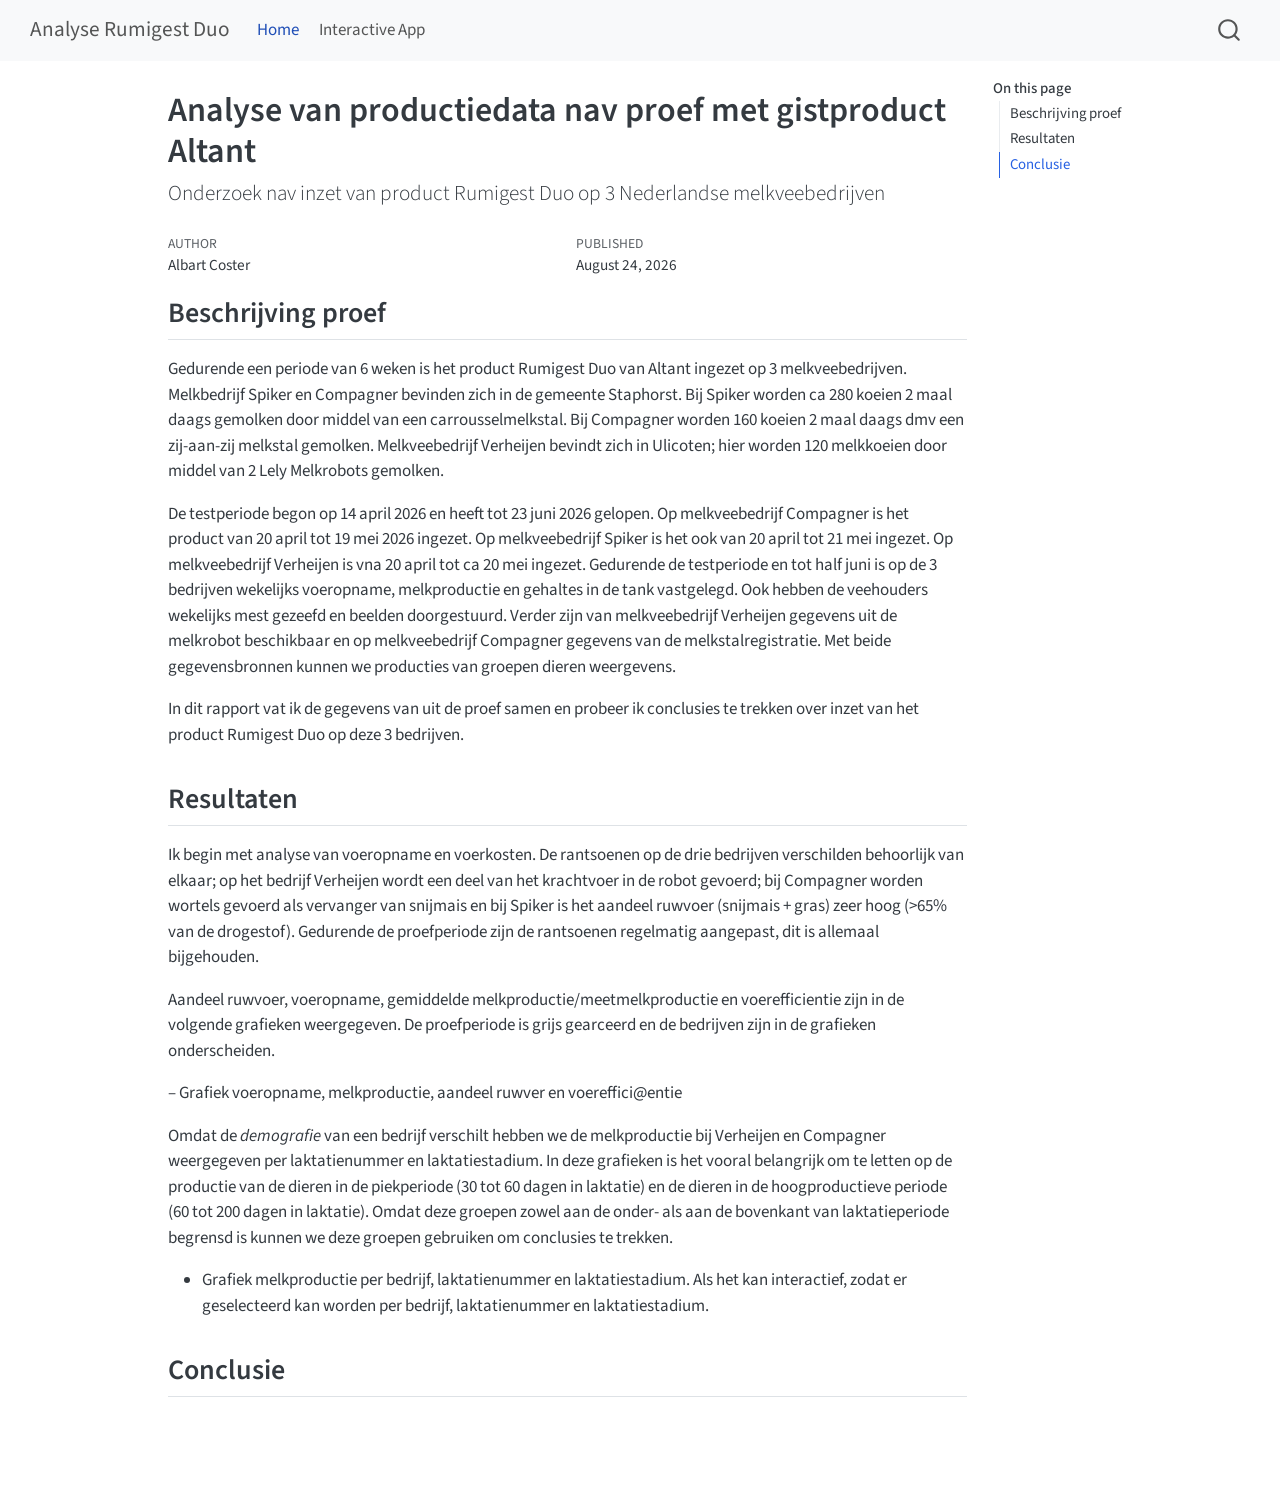
==== index.html @ 848961f0 "deploy: 77274ee9625b528e0b5daa476cb752642ae6b926" ====
<!DOCTYPE html>
<html xmlns="http://www.w3.org/1999/xhtml" lang="en" xml:lang="en"><head>

<meta charset="utf-8">
<meta name="generator" content="quarto-1.10.18">

<meta name="viewport" content="width=device-width, initial-scale=1.0, user-scalable=yes">

<meta name="author" content="Albart Coster">
<meta name="dcterms.date" content="2026-08-24">

<title>Analyse van productiedata nav proef met gistproduct Altant – Analyse Rumigest Duo</title>
<style>
/* Default styles provided by pandoc.
** See https://pandoc.org/MANUAL.html#variables-for-html for config info.
*/
span.smallcaps{font-variant: small-caps;}
div.columns{display: flex; gap: 1.5em;}
div.column{flex: auto;}
@media screen {
div.columns{gap: min(4vw, 1.5em);}
div.column{overflow-x: auto;}
}
div.hanging-indent{margin-left: 1.5em; text-indent: -1.5em;}
ul.task-list{list-style: none;}
ul.task-list li input[type="checkbox"] {
  width: 0.8em;
  margin: 0 0.8em 0.2em -1em; /* quarto-specific, see https://github.com/quarto-dev/quarto-cli/issues/4556 */ 
  vertical-align: middle;
}
</style>


<script src="site_libs/quarto-nav/quarto-nav.js"></script>
<script src="site_libs/quarto-nav/headroom.min.js"></script>
<script src="site_libs/clipboard/clipboard.min.js"></script>
<script src="site_libs/quarto-search/autocomplete.umd.js"></script>
<script src="site_libs/quarto-search/fuse.min.js"></script>
<script src="site_libs/quarto-search/quarto-search.js"></script>
<meta name="quarto:offset" content="./">
<script src="site_libs/quarto-html/quarto.js" type="module"></script>
<script src="site_libs/quarto-html/tabsets/tabsets.js" type="module"></script>
<script src="site_libs/quarto-html/popper.min.js"></script>
<script src="site_libs/quarto-html/tippy.umd.min.js"></script>
<script src="site_libs/quarto-html/anchor.min.js"></script>
<link href="site_libs/quarto-html/tippy.css" rel="stylesheet">
<link href="site_libs/quarto-html/quarto-syntax-highlighting-64a204ab8560d761af7679ceaba22944.css" rel="stylesheet" id="quarto-text-highlighting-styles">
<script src="site_libs/bootstrap/bootstrap.min.js"></script>
<link href="site_libs/bootstrap/bootstrap-icons.css" rel="stylesheet">
<link href="site_libs/bootstrap/bootstrap-e3adbaa939bcd423dddc8c8a834270b4.min.css" rel="stylesheet" append-hash="true" id="quarto-bootstrap" data-mode="light">
<script id="quarto-search-options" type="application/json">{
  "location": "navbar",
  "copy-button": false,
  "collapse-after": 3,
  "panel-placement": "end",
  "type": "overlay",
  "limit": 50,
  "keyboard-shortcut": [
    "f",
    "/",
    "s"
  ],
  "show-item-context": false,
  "language": {
    "search-no-results-text": "No results",
    "search-matching-documents-text": "matching documents",
    "search-copy-link-title": "Copy link to search",
    "search-hide-matches-text": "Hide additional matches",
    "search-more-match-text": "more match in this document",
    "search-more-matches-text": "more matches in this document",
    "search-clear-button-title": "Clear",
    "search-text-placeholder": "",
    "search-detached-cancel-button-title": "Cancel",
    "search-submit-button-title": "Submit",
    "search-label": "Search"
  }
}</script>


</head>

<body class="nav-fixed quarto-light">

<div id="quarto-search-results"></div>
  <header id="quarto-header" class="headroom fixed-top">
    <nav class="navbar navbar-expand-lg " data-bs-theme="dark">
      <div class="navbar-container container-fluid">
      <div class="navbar-brand-container mx-auto">
    <a class="navbar-brand" href="./index.html">
    <span class="navbar-title">Analyse Rumigest Duo</span>
    </a>
  </div>
            <div id="quarto-search" class="" title="Search"></div>
          <button class="navbar-toggler" type="button" data-bs-toggle="collapse" data-bs-target="#navbarCollapse" aria-controls="navbarCollapse" role="menu" aria-expanded="false" aria-label="Toggle navigation" onclick="if (window.quartoToggleHeadroom) { window.quartoToggleHeadroom(); }">
  <span class="navbar-toggler-icon"></span>
</button>
          <div class="collapse navbar-collapse" id="navbarCollapse">
            <ul class="navbar-nav navbar-nav-scroll me-auto">
  <li class="nav-item">
    <a class="nav-link active" href="./index.html" aria-current="page"> 
<span class="menu-text">Home</span></a>
  </li>  
  <li class="nav-item">
    <a class="nav-link" href="./analyseapp.html"> 
<span class="menu-text">Interactive App</span></a>
  </li>  
</ul>
          </div> <!-- /navcollapse -->
            <div class="quarto-navbar-tools">
</div>
      </div> <!-- /container-fluid -->
    </nav>
</header>
<!-- content -->
<div id="quarto-content" class="quarto-container page-columns page-rows-contents page-layout-article page-navbar">
<!-- sidebar -->
<!-- margin-sidebar -->
    <div id="quarto-margin-sidebar" class="sidebar margin-sidebar">
        <nav id="TOC" role="doc-toc" class="toc-active">
    <h2 id="toc-title">On this page</h2>
   
  <ul>
  <li><a href="#beschrijving-proef" id="toc-beschrijving-proef" class="nav-link active" data-scroll-target="#beschrijving-proef">Beschrijving proef</a></li>
  <li><a href="#resultaten" id="toc-resultaten" class="nav-link" data-scroll-target="#resultaten">Resultaten</a></li>
  <li><a href="#conclusie" id="toc-conclusie" class="nav-link" data-scroll-target="#conclusie">Conclusie</a></li>
  </ul>
</nav>
    </div>
<!-- main -->
<main class="content" id="quarto-document-content">

<header id="title-block-header" class="quarto-title-block default">
<div class="quarto-title">
<h1 class="title">Analyse van productiedata nav proef met gistproduct Altant</h1>
<p class="subtitle lead">Onderzoek nav inzet van product Rumigest Duo op 3 Nederlandse melkveebedrijven</p>
</div>



<div class="quarto-title-meta">

    <div>
    <div class="quarto-title-meta-heading">Author</div>
    <div class="quarto-title-meta-contents">
             <p>Albart Coster </p>
          </div>
  </div>
    
    <div>
    <div class="quarto-title-meta-heading">Published</div>
    <div class="quarto-title-meta-contents">
      <p class="date">August 24, 2026</p>
    </div>
  </div>
  
    
  </div>
  


</header>


<section id="beschrijving-proef" class="level2">
<h2 class="anchored" data-anchor-id="beschrijving-proef">Beschrijving proef</h2>
<p>Gedurende een periode van 6 weken is het product Rumigest Duo van Altant ingezet op 3 melkveebedrijven. Melkbedrijf Spiker en Compagner bevinden zich in de gemeente Staphorst. Bij Spiker worden ca 280 koeien 2 maal daags gemolken door middel van een carrousselmelkstal. Bij Compagner worden 160 koeien 2 maal daags dmv een zij-aan-zij melkstal gemolken. Melkveebedrijf Verheijen bevindt zich in Ulicoten; hier worden 120 melkkoeien door middel van 2 Lely Melkrobots gemolken.</p>
<p>De testperiode begon op 14 april 2026 en heeft tot 23 juni 2026 gelopen. Op melkveebedrijf Compagner is het product van 20 april tot 19 mei 2026 ingezet. Op melkveebedrijf Spiker is het ook van 20 april tot 21 mei ingezet. Op melkveebedrijf Verheijen is vna 20 april tot ca 20 mei ingezet. Gedurende de testperiode en tot half juni is op de 3 bedrijven wekelijks voeropname, melkproductie en gehaltes in de tank vastgelegd. Ook hebben de veehouders wekelijks mest gezeefd en beelden doorgestuurd. Verder zijn van melkveebedrijf Verheijen gegevens uit de melkrobot beschikbaar en op melkveebedrijf Compagner gegevens van de melkstalregistratie. Met beide gegevensbronnen kunnen we producties van groepen dieren weergevens.</p>
<p>In dit rapport vat ik de gegevens van uit de proef samen en probeer ik conclusies te trekken over inzet van het product Rumigest Duo op deze 3 bedrijven.</p>
</section>
<section id="resultaten" class="level2">
<h2 class="anchored" data-anchor-id="resultaten">Resultaten</h2>
<p>Ik begin met analyse van voeropname en voerkosten. De rantsoenen op de drie bedrijven verschilden behoorlijk van elkaar; op het bedrijf Verheijen wordt een deel van het krachtvoer in de robot gevoerd; bij Compagner worden wortels gevoerd als vervanger van snijmais en bij Spiker is het aandeel ruwvoer (snijmais + gras) zeer hoog (&gt;65% van de drogestof). Gedurende de proefperiode zijn de rantsoenen regelmatig aangepast, dit is allemaal bijgehouden.</p>
<p>Aandeel ruwvoer, voeropname, gemiddelde melkproductie/meetmelkproductie en voerefficientie zijn in de volgende grafieken weergegeven. De proefperiode is grijs gearceerd en de bedrijven zijn in de grafieken onderscheiden.</p>
<p>– Grafiek voeropname, melkproductie, aandeel ruwver en voereffici@entie</p>
<p>Omdat de <em>demografie</em> van een bedrijf verschilt hebben we de melkproductie bij Verheijen en Compagner weergegeven per laktatienummer en laktatiestadium. In deze grafieken is het vooral belangrijk om te letten op de productie van de dieren in de piekperiode (30 tot 60 dagen in laktatie) en de dieren in de hoogproductieve periode (60 tot 200 dagen in laktatie). Omdat deze groepen zowel aan de onder- als aan de bovenkant van laktatieperiode begrensd is kunnen we deze groepen gebruiken om conclusies te trekken.</p>
<ul>
<li>Grafiek melkproductie per bedrijf, laktatienummer en laktatiestadium. Als het kan interactief, zodat er geselecteerd kan worden per bedrijf, laktatienummer en laktatiestadium.</li>
</ul>
</section>
<section id="conclusie" class="level2">
<h2 class="anchored" data-anchor-id="conclusie">Conclusie</h2>


</section>

</main> <!-- /main -->
<script id="quarto-html-after-body" type="application/javascript">
  window.document.addEventListener("DOMContentLoaded", function (event) {
    const icon = "";
    const anchorJS = new window.AnchorJS();
    anchorJS.options = {
      placement: 'right',
      icon: icon
    };
    anchorJS.add('.anchored');
    const isCodeAnnotation = (el) => {
      for (const clz of el.classList) {
        if (clz.startsWith('code-annotation-')) {                     
          return true;
        }
      }
      return false;
    }
    const onCopySuccess = function(e) {
      // button target
      const button = e.trigger;
      // don't keep focus
      button.blur();
      // flash "checked"
      button.classList.add('code-copy-button-checked');
      var currentTitle = button.getAttribute("title");
      button.setAttribute("title", "Copied!");
      let tooltip;
      if (window.bootstrap) {
        button.setAttribute("data-bs-toggle", "tooltip");
        button.setAttribute("data-bs-placement", "left");
        button.setAttribute("data-bs-title", "Copied!");
        tooltip = new bootstrap.Tooltip(button, 
          { trigger: "manual", 
            customClass: "code-copy-button-tooltip",
            offset: [0, -8]});
        tooltip.show();    
      }
      setTimeout(function() {
        if (tooltip) {
          tooltip.hide();
          button.removeAttribute("data-bs-title");
          button.removeAttribute("data-bs-toggle");
          button.removeAttribute("data-bs-placement");
        }
        button.setAttribute("title", currentTitle);
        button.classList.remove('code-copy-button-checked');
      }, 1000);
      // clear code selection
      e.clearSelection();
    }
    const getTextToCopy = function(trigger) {
      const outerScaffold = trigger.parentElement.cloneNode(true);
      const codeEl = outerScaffold.querySelector('code');
      for (const childEl of codeEl.children) {
        if (isCodeAnnotation(childEl)) {
          childEl.remove();
        }
      }
      return codeEl.innerText;
    }
    const clipboard = new window.ClipboardJS('.code-copy-button:not([data-in-quarto-modal])', {
      text: getTextToCopy
    });
    clipboard.on('success', onCopySuccess);
    if (window.document.getElementById('quarto-embedded-source-code-modal')) {
      const clipboardModal = new window.ClipboardJS('.code-copy-button[data-in-quarto-modal]', {
        text: getTextToCopy,
        container: window.document.getElementById('quarto-embedded-source-code-modal')
      });
      clipboardModal.on('success', onCopySuccess);
    }
      var localhostRegex = new RegExp(/^(?:http|https):\/\/localhost\:?[0-9]*\//);
      var mailtoRegex = new RegExp(/^mailto:/);
        var filterRegex = new RegExp('/' + window.location.host + '/');
      var isInternal = (href) => {
          return filterRegex.test(href) || localhostRegex.test(href) || mailtoRegex.test(href);
      }
      // Inspect non-navigation links and adorn them if external
     var links = window.document.querySelectorAll('a[href]:not(.nav-link):not(.navbar-brand):not(.toc-action):not(.sidebar-link):not(.sidebar-item-toggle):not(.pagination-link):not(.no-external):not([aria-hidden]):not(.dropdown-item):not(.quarto-navigation-tool):not(.about-link)');
      for (var i=0; i<links.length; i++) {
        const link = links[i];
        if (!isInternal(link.href)) {
          // undo the damage that might have been done by quarto-nav.js in the case of
          // links that we want to consider external
          if (link.dataset.originalHref !== undefined) {
            link.href = link.dataset.originalHref;
          }
        }
      }
    function tippyHover(el, contentFn, onTriggerFn, onUntriggerFn) {
      const config = {
        allowHTML: true,
        maxWidth: 500,
        delay: 100,
        arrow: false,
        appendTo: function(el) {
            return el.parentElement;
        },
        interactive: true,
        interactiveBorder: 10,
        theme: 'quarto',
        placement: 'bottom-start',
      };
      if (contentFn) {
        config.content = contentFn;
      }
      if (onTriggerFn) {
        config.onTrigger = onTriggerFn;
      }
      if (onUntriggerFn) {
        config.onUntrigger = onUntriggerFn;
      }
      window.tippy(el, config); 
    }
    const noterefs = window.document.querySelectorAll('a[role="doc-noteref"]');
    for (var i=0; i<noterefs.length; i++) {
      const ref = noterefs[i];
      tippyHover(ref, function() {
        // use id or data attribute instead here
        let href = ref.getAttribute('data-footnote-href') || ref.getAttribute('href');
        try { href = new URL(href).hash; } catch {}
        const id = href.replace(/^#\/?/, "");
        const note = window.document.getElementById(id);
        if (note) {
          return note.innerHTML;
        } else {
          return "";
        }
      });
    }
    const xrefs = window.document.querySelectorAll('a.quarto-xref');
    const processXRef = (id, note) => {
      // Strip column container classes
      const stripColumnClz = (el) => {
        el.classList.remove("page-full", "page-columns");
        if (el.children) {
          for (const child of el.children) {
            stripColumnClz(child);
          }
        }
      }
      stripColumnClz(note)
      if (id === null || id.startsWith('sec-')) {
        // Special case sections, only their first couple elements
        const container = document.createElement("div");
        if (note.children && note.children.length > 2) {
          container.appendChild(note.children[0].cloneNode(true));
          for (let i = 1; i < note.children.length; i++) {
            const child = note.children[i];
            if (child.tagName === "P" && child.innerText === "") {
              continue;
            } else {
              container.appendChild(child.cloneNode(true));
              break;
            }
          }
          if (window.Quarto?.typesetMath) {
            window.Quarto.typesetMath(container);
          }
          return container.innerHTML
        } else {
          if (window.Quarto?.typesetMath) {
            window.Quarto.typesetMath(note);
          }
          return note.innerHTML;
        }
      } else {
        // Remove any anchor links if they are present
        const anchorLink = note.querySelector('a.anchorjs-link');
        if (anchorLink) {
          anchorLink.remove();
        }
        if (window.Quarto?.typesetMath) {
          window.Quarto.typesetMath(note);
        }
        if (note.classList.contains("callout")) {
          return note.outerHTML;
        } else {
          return note.innerHTML;
        }
      }
    }
    for (var i=0; i<xrefs.length; i++) {
      const xref = xrefs[i];
      tippyHover(xref, undefined, function(instance) {
        instance.disable();
        let url = xref.getAttribute('href');
        let hash = undefined; 
        if (url.startsWith('#')) {
          hash = url;
        } else {
          try { hash = new URL(url).hash; } catch {}
        }
        if (hash) {
          const id = hash.replace(/^#\/?/, "");
          const note = window.document.getElementById(id);
          if (note !== null) {
            try {
              const html = processXRef(id, note.cloneNode(true));
              instance.setContent(html);
            } finally {
              instance.enable();
              instance.show();
            }
          } else {
            // See if we can fetch this
            fetch(url.split('#')[0])
            .then(res => res.text())
            .then(html => {
              const parser = new DOMParser();
              const htmlDoc = parser.parseFromString(html, "text/html");
              const note = htmlDoc.getElementById(id);
              if (note !== null) {
                const html = processXRef(id, note);
                instance.setContent(html);
              } 
            }).finally(() => {
              instance.enable();
              instance.show();
            });
          }
        } else {
          // See if we can fetch a full url (with no hash to target)
          // This is a special case and we should probably do some content thinning / targeting
          fetch(url)
          .then(res => res.text())
          .then(html => {
            const parser = new DOMParser();
            const htmlDoc = parser.parseFromString(html, "text/html");
            const note = htmlDoc.querySelector('main.content');
            if (note !== null) {
              // This should only happen for chapter cross references
              // (since there is no id in the URL)
              // remove the first header
              if (note.children.length > 0 && note.children[0].tagName === "HEADER") {
                note.children[0].remove();
              }
              const html = processXRef(null, note);
              instance.setContent(html);
            } 
          }).finally(() => {
            instance.enable();
            instance.show();
          });
        }
      }, function(instance) {
      });
    }
        let selectedAnnoteEl;
        const selectorForAnnotation = ( cell, annotation) => {
          let cellAttr = 'data-code-cell="' + cell + '"';
          let lineAttr = 'data-code-annotation="' +  annotation + '"';
          const selector = 'span[' + cellAttr + '][' + lineAttr + ']';
          return selector;
        }
        const selectCodeLines = (annoteEl) => {
          const doc = window.document;
          const targetCell = annoteEl.getAttribute("data-target-cell");
          const targetAnnotation = annoteEl.getAttribute("data-target-annotation");
          const annoteSpan = window.document.querySelector(selectorForAnnotation(targetCell, targetAnnotation));
          const lines = annoteSpan.getAttribute("data-code-lines").split(",");
          const lineIds = lines.map((line) => {
            return targetCell + "-" + line;
          })
          let top = null;
          let height = null;
          let parent = null;
          if (lineIds.length > 0) {
              //compute the position of the single el (top and bottom and make a div)
              const el = window.document.getElementById(lineIds[0]);
              top = el.offsetTop;
              height = el.offsetHeight;
              parent = el.parentElement.parentElement;
            if (lineIds.length > 1) {
              const lastEl = window.document.getElementById(lineIds[lineIds.length - 1]);
              const bottom = lastEl.offsetTop + lastEl.offsetHeight;
              height = bottom - top;
            }
            if (top !== null && height !== null && parent !== null) {
              // cook up a div (if necessary) and position it 
              let div = window.document.getElementById("code-annotation-line-highlight");
              if (div === null) {
                div = window.document.createElement("div");
                div.setAttribute("id", "code-annotation-line-highlight");
                div.style.position = 'absolute';
                parent.appendChild(div);
              }
              div.style.top = top - 2 + "px";
              div.style.height = height + 4 + "px";
              div.style.left = 0;
              let gutterDiv = window.document.getElementById("code-annotation-line-highlight-gutter");
              if (gutterDiv === null) {
                gutterDiv = window.document.createElement("div");
                gutterDiv.setAttribute("id", "code-annotation-line-highlight-gutter");
                gutterDiv.style.position = 'absolute';
                const codeCell = window.document.getElementById(targetCell);
                const gutter = codeCell.querySelector('.code-annotation-gutter');
                gutter.appendChild(gutterDiv);
              }
              gutterDiv.style.top = top - 2 + "px";
              gutterDiv.style.height = height + 4 + "px";
            }
            selectedAnnoteEl = annoteEl;
          }
        };
        const unselectCodeLines = () => {
          const elementsIds = ["code-annotation-line-highlight", "code-annotation-line-highlight-gutter"];
          elementsIds.forEach((elId) => {
            const div = window.document.getElementById(elId);
            if (div) {
              div.remove();
            }
          });
          selectedAnnoteEl = undefined;
        };
          // Handle positioning of the toggle
      window.addEventListener(
        "resize",
        throttle(() => {
          elRect = undefined;
          if (selectedAnnoteEl) {
            selectCodeLines(selectedAnnoteEl);
          }
        }, 10)
      );
      function throttle(fn, ms) {
      let throttle = false;
      let timer;
        return (...args) => {
          if(!throttle) { // first call gets through
              fn.apply(this, args);
              throttle = true;
          } else { // all the others get throttled
              if(timer) clearTimeout(timer); // cancel #2
              timer = setTimeout(() => {
                fn.apply(this, args);
                timer = throttle = false;
              }, ms);
          }
        };
      }
        // Attach click handler to the DT
        const annoteDls = window.document.querySelectorAll('dt[data-target-cell]');
        for (const annoteDlNode of annoteDls) {
          annoteDlNode.addEventListener('click', (event) => {
            const clickedEl = event.target;
            if (clickedEl !== selectedAnnoteEl) {
              unselectCodeLines();
              const activeEl = window.document.querySelector('dt[data-target-cell].code-annotation-active');
              if (activeEl) {
                activeEl.classList.remove('code-annotation-active');
              }
              selectCodeLines(clickedEl);
              clickedEl.classList.add('code-annotation-active');
            } else {
              // Unselect the line
              unselectCodeLines();
              clickedEl.classList.remove('code-annotation-active');
            }
          });
        }
    const findCites = (el) => {
      const parentEl = el.parentElement;
      if (parentEl) {
        const cites = parentEl.dataset.cites;
        if (cites) {
          return {
            el,
            cites: cites.split(' ')
          };
        } else {
          return findCites(el.parentElement)
        }
      } else {
        return undefined;
      }
    };
    var bibliorefs = window.document.querySelectorAll('a[role="doc-biblioref"]');
    for (var i=0; i<bibliorefs.length; i++) {
      const ref = bibliorefs[i];
      const citeInfo = findCites(ref);
      if (citeInfo) {
        tippyHover(citeInfo.el, function() {
          var popup = window.document.createElement('div');
          citeInfo.cites.forEach(function(cite) {
            var citeDiv = window.document.createElement('div');
            citeDiv.classList.add('hanging-indent');
            citeDiv.classList.add('csl-entry');
            var biblioDiv = window.document.getElementById('ref-' + cite);
            if (biblioDiv) {
              citeDiv.innerHTML = biblioDiv.innerHTML;
            }
            popup.appendChild(citeDiv);
          });
          return popup.innerHTML;
        });
      }
    }
  });
  </script>
</div> <!-- /content -->




</body></html>
---- site_libs/quarto-html/tippy.css ----
.tippy-box[data-animation=fade][data-state=hidden]{opacity:0}[data-tippy-root]{max-width:calc(100vw - 10px)}.tippy-box{position:relative;background-color:#333;color:#fff;border-radius:4px;font-size:14px;line-height:1.4;white-space:normal;outline:0;transition-property:transform,visibility,opacity}.tippy-box[data-placement^=top]>.tippy-arrow{bottom:0}.tippy-box[data-placement^=top]>.tippy-arrow:before{bottom:-7px;left:0;border-width:8px 8px 0;border-top-color:initial;transform-origin:center top}.tippy-box[data-placement^=bottom]>.tippy-arrow{top:0}.tippy-box[data-placement^=bottom]>.tippy-arrow:before{top:-7px;left:0;border-width:0 8px 8px;border-bottom-color:initial;transform-origin:center bottom}.tippy-box[data-placement^=left]>.tippy-arrow{right:0}.tippy-box[data-placement^=left]>.tippy-arrow:before{border-width:8px 0 8px 8px;border-left-color:initial;right:-7px;transform-origin:center left}.tippy-box[data-placement^=right]>.tippy-arrow{left:0}.tippy-box[data-placement^=right]>.tippy-arrow:before{left:-7px;border-width:8px 8px 8px 0;border-right-color:initial;transform-origin:center right}.tippy-box[data-inertia][data-state=visible]{transition-timing-function:cubic-bezier(.54,1.5,.38,1.11)}.tippy-arrow{width:16px;height:16px;color:#333}.tippy-arrow:before{content:"";position:absolute;border-color:transparent;border-style:solid}.tippy-content{position:relative;padding:5px 9px;z-index:1}
---- site_libs/quarto-html/quarto-syntax-highlighting-64a204ab8560d761af7679ceaba22944.css ----
/* quarto syntax highlight colors */
:root {
  --quarto-hl-ot-color: #003B4F;
  --quarto-hl-at-color: #657422;
  --quarto-hl-ss-color: #20794D;
  --quarto-hl-an-color: #5E5E5E;
  --quarto-hl-fu-color: #4758AB;
  --quarto-hl-st-color: #20794D;
  --quarto-hl-cf-color: #003B4F;
  --quarto-hl-op-color: #5E5E5E;
  --quarto-hl-er-color: #AD0000;
  --quarto-hl-bn-color: #AD0000;
  --quarto-hl-al-color: #AD0000;
  --quarto-hl-va-color: #111111;
  --quarto-hl-bu-color: inherit;
  --quarto-hl-ex-color: inherit;
  --quarto-hl-pp-color: #AD0000;
  --quarto-hl-in-color: #5E5E5E;
  --quarto-hl-vs-color: #20794D;
  --quarto-hl-wa-color: #5E5E5E;
  --quarto-hl-do-color: #5E5E5E;
  --quarto-hl-im-color: #00769E;
  --quarto-hl-ch-color: #20794D;
  --quarto-hl-dt-color: #AD0000;
  --quarto-hl-fl-color: #AD0000;
  --quarto-hl-co-color: #5E5E5E;
  --quarto-hl-cv-color: #5E5E5E;
  --quarto-hl-cn-color: #8f5902;
  --quarto-hl-sc-color: #5E5E5E;
  --quarto-hl-dv-color: #AD0000;
  --quarto-hl-kw-color: #003B4F;
}

/* other quarto variables */
:root {
  --quarto-font-monospace: SFMono-Regular, Menlo, Monaco, Consolas, "Liberation Mono", "Courier New", monospace;
}

/* syntax highlight based on Pandoc's rules */
pre > code.sourceCode > span {
  color: #003B4F;
}

code.sourceCode > span {
  color: #003B4F;
}

div.sourceCode,
div.sourceCode pre.sourceCode {
  color: #003B4F;
}

/* Normal */
code span {
  color: #003B4F;
}

/* Alert */
code span.al {
  color: #AD0000;
  font-style: inherit;
}

/* Annotation */
code span.an {
  color: #5E5E5E;
  font-style: inherit;
}

/* Attribute */
code span.at {
  color: #657422;
  font-style: inherit;
}

/* BaseN */
code span.bn {
  color: #AD0000;
  font-style: inherit;
}

/* BuiltIn */
code span.bu {
  font-style: inherit;
}

/* ControlFlow */
code span.cf {
  color: #003B4F;
  font-weight: bold;
  font-style: inherit;
}

/* Char */
code span.ch {
  color: #20794D;
  font-style: inherit;
}

/* Constant */
code span.cn {
  color: #8f5902;
  font-style: inherit;
}

/* Comment */
code span.co {
  color: #5E5E5E;
  font-style: inherit;
}

/* CommentVar */
code span.cv {
  color: #5E5E5E;
  font-style: italic;
}

/* Documentation */
code span.do {
  color: #5E5E5E;
  font-style: italic;
}

/* DataType */
code span.dt {
  color: #AD0000;
  font-style: inherit;
}

/* DecVal */
code span.dv {
  color: #AD0000;
  font-style: inherit;
}

/* Error */
code span.er {
  color: #AD0000;
  font-style: inherit;
}

/* Extension */
code span.ex {
  font-style: inherit;
}

/* Float */
code span.fl {
  color: #AD0000;
  font-style: inherit;
}

/* Function */
code span.fu {
  color: #4758AB;
  font-style: inherit;
}

/* Import */
code span.im {
  color: #00769E;
  font-style: inherit;
}

/* Information */
code span.in {
  color: #5E5E5E;
  font-style: inherit;
}

/* Keyword */
code span.kw {
  color: #003B4F;
  font-weight: bold;
  font-style: inherit;
}

/* Operator */
code span.op {
  color: #5E5E5E;
  font-style: inherit;
}

/* Other */
code span.ot {
  color: #003B4F;
  font-style: inherit;
}

/* Preprocessor */
code span.pp {
  color: #AD0000;
  font-style: inherit;
}

/* SpecialChar */
code span.sc {
  color: #5E5E5E;
  font-style: inherit;
}

/* SpecialString */
code span.ss {
  color: #20794D;
  font-style: inherit;
}

/* String */
code span.st {
  color: #20794D;
  font-style: inherit;
}

/* Variable */
code span.va {
  color: #111111;
  font-style: inherit;
}

/* VerbatimString */
code span.vs {
  color: #20794D;
  font-style: inherit;
}

/* Warning */
code span.wa {
  color: #5E5E5E;
  font-style: italic;
}

.prevent-inlining {
  content: "</";
}

/*# sourceMappingURL=9d8d5bb603a83b8298b89080a598c93b.css.map */
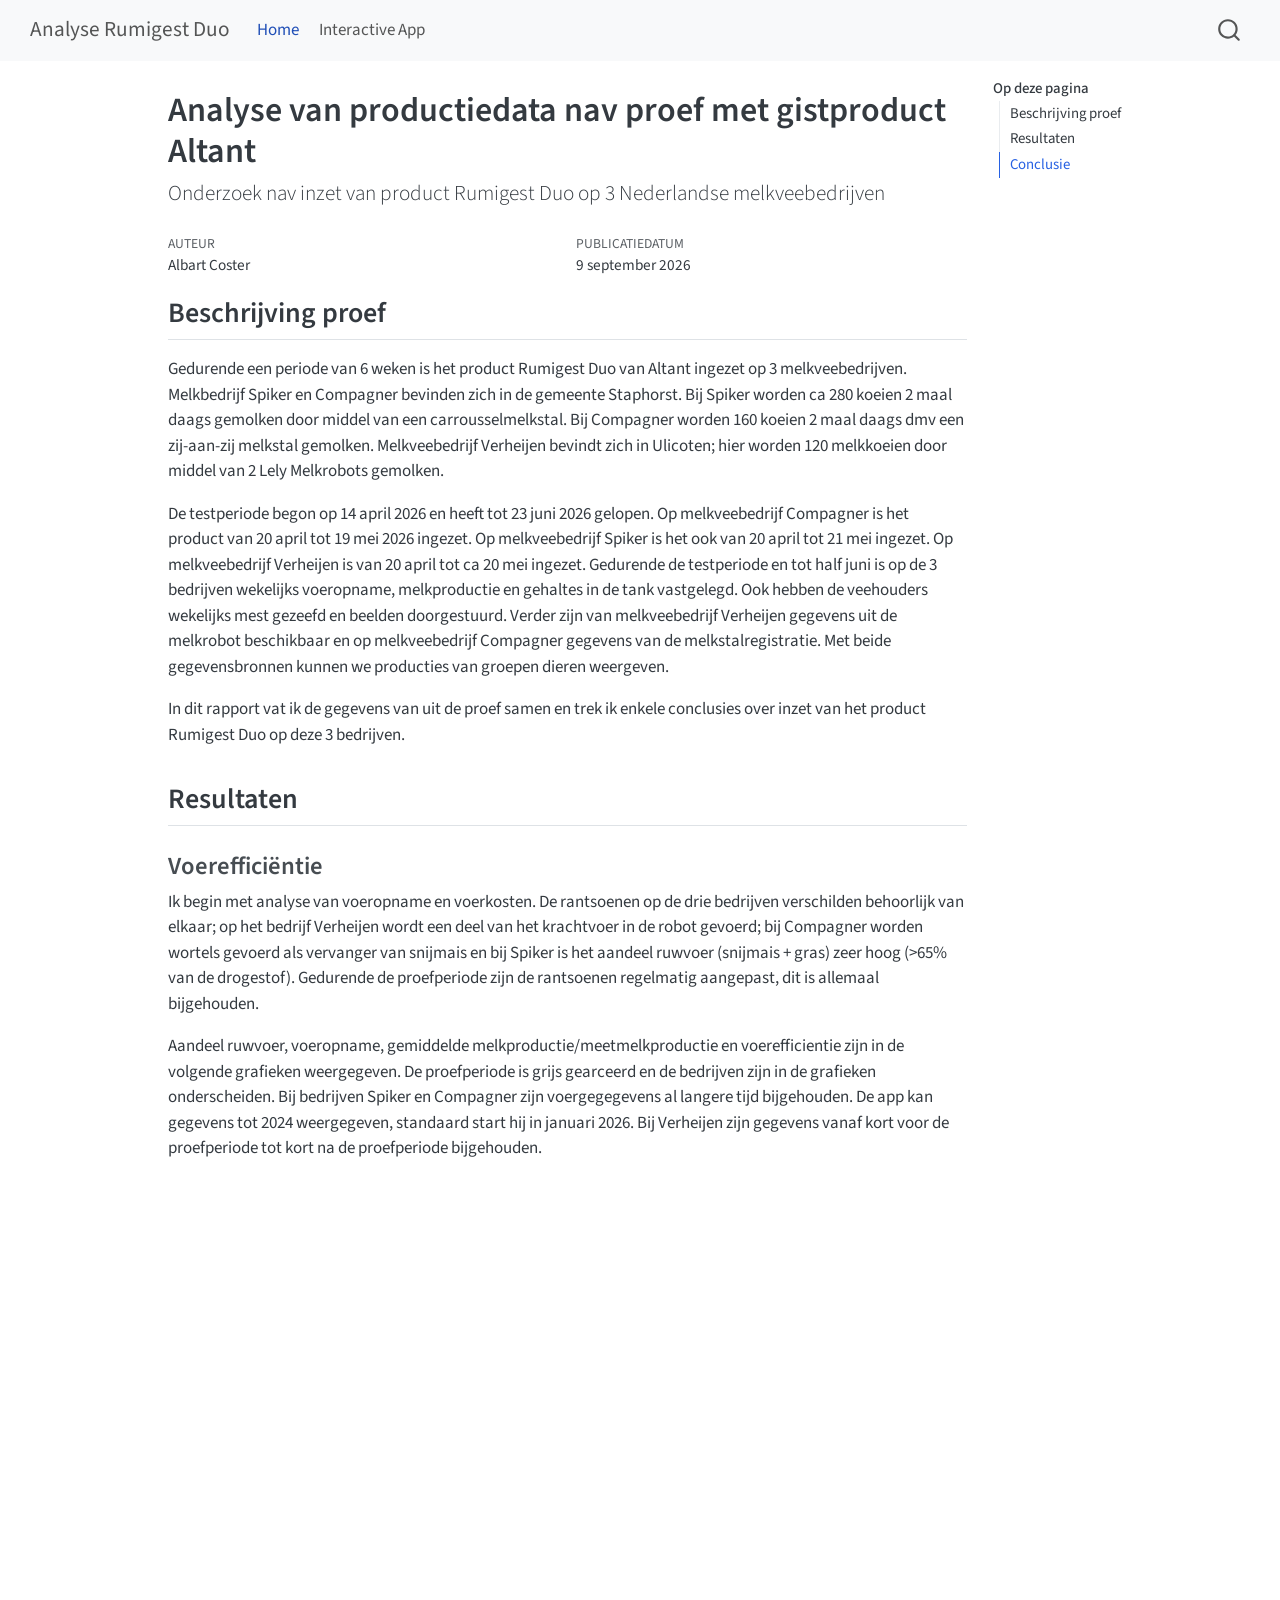
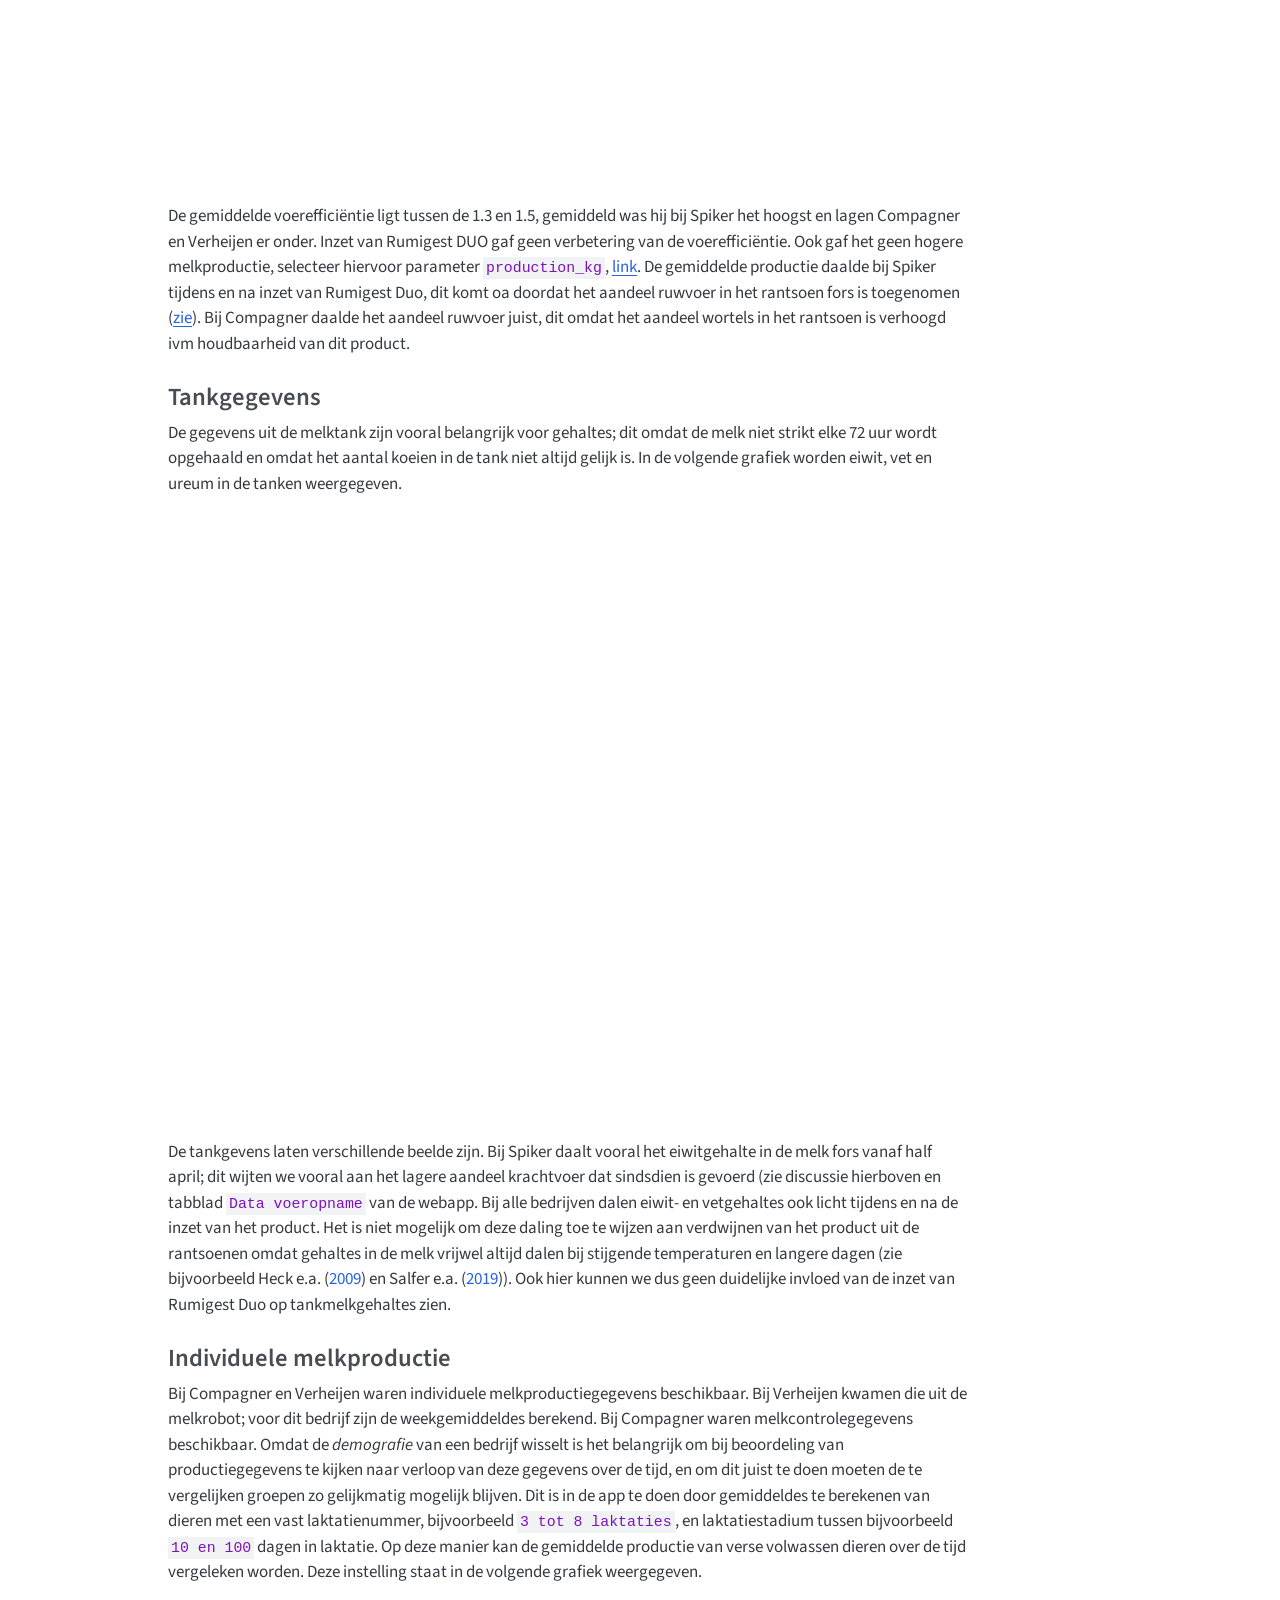
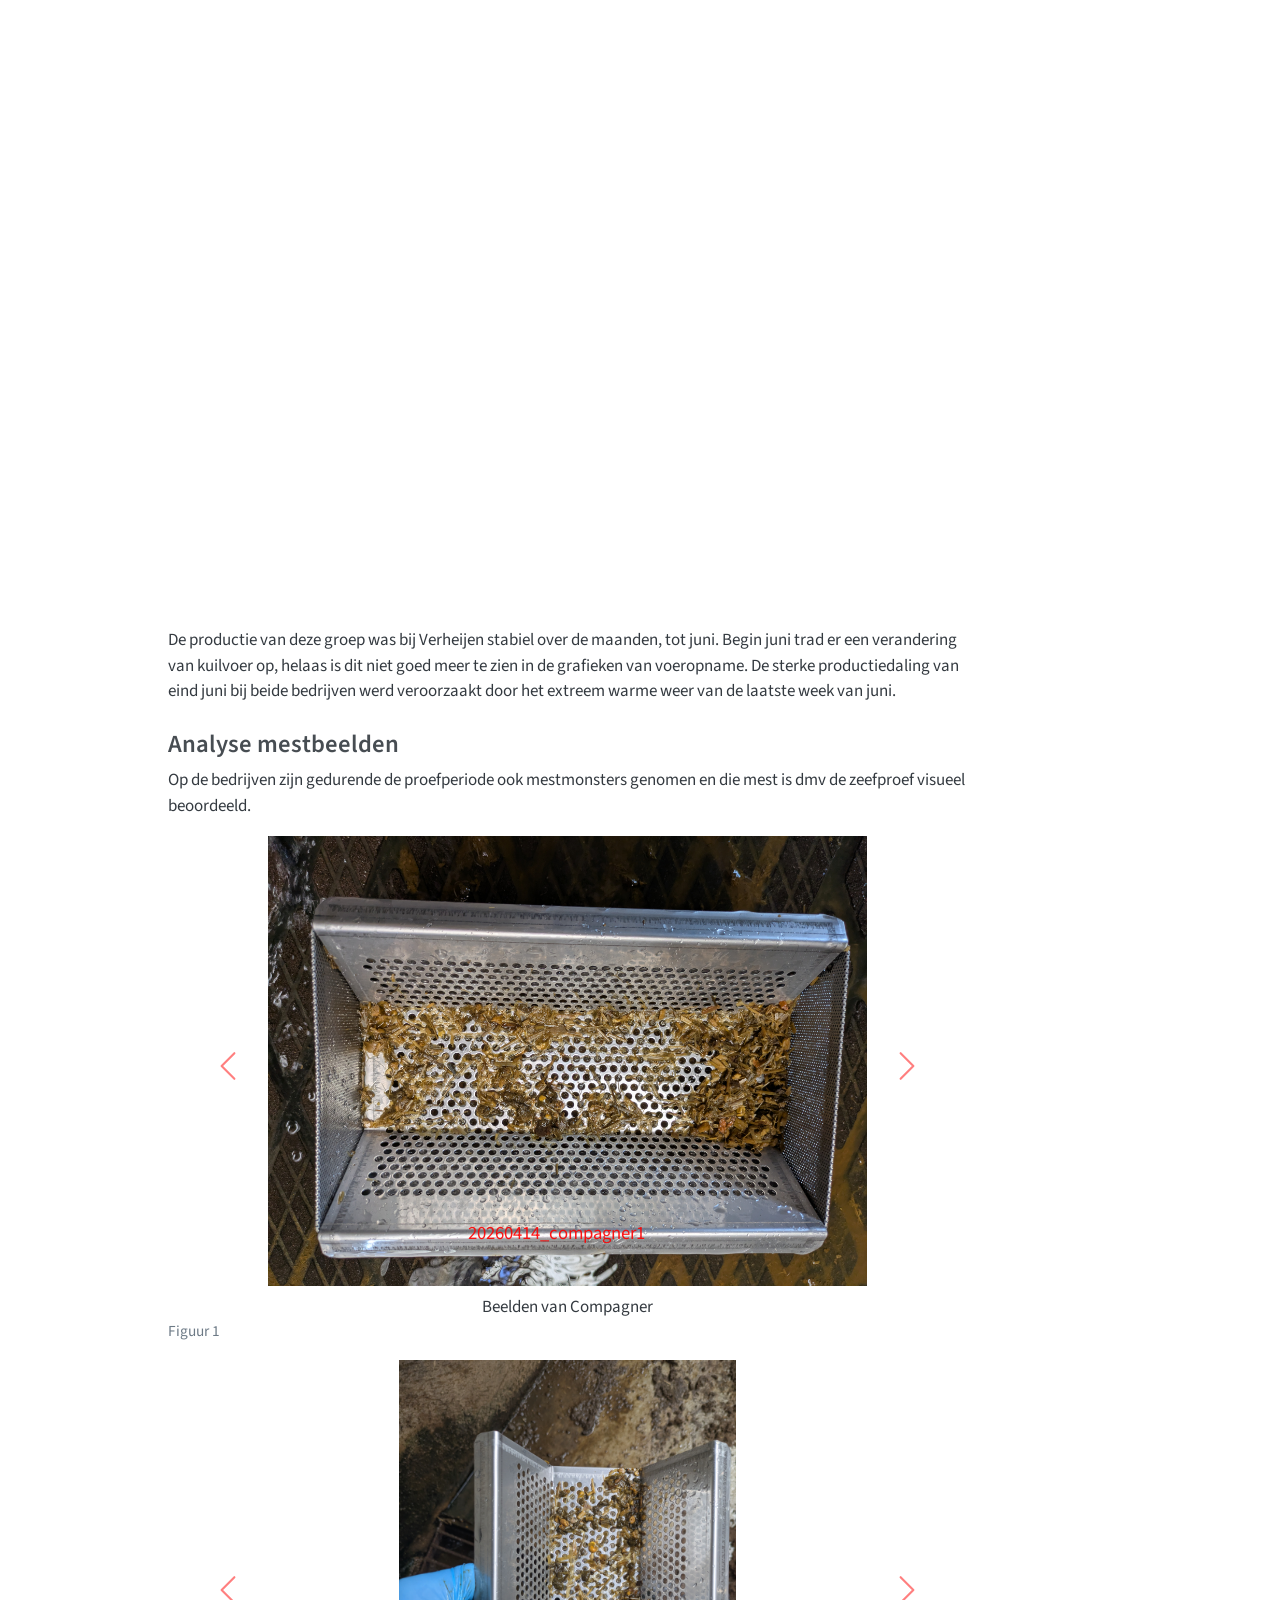
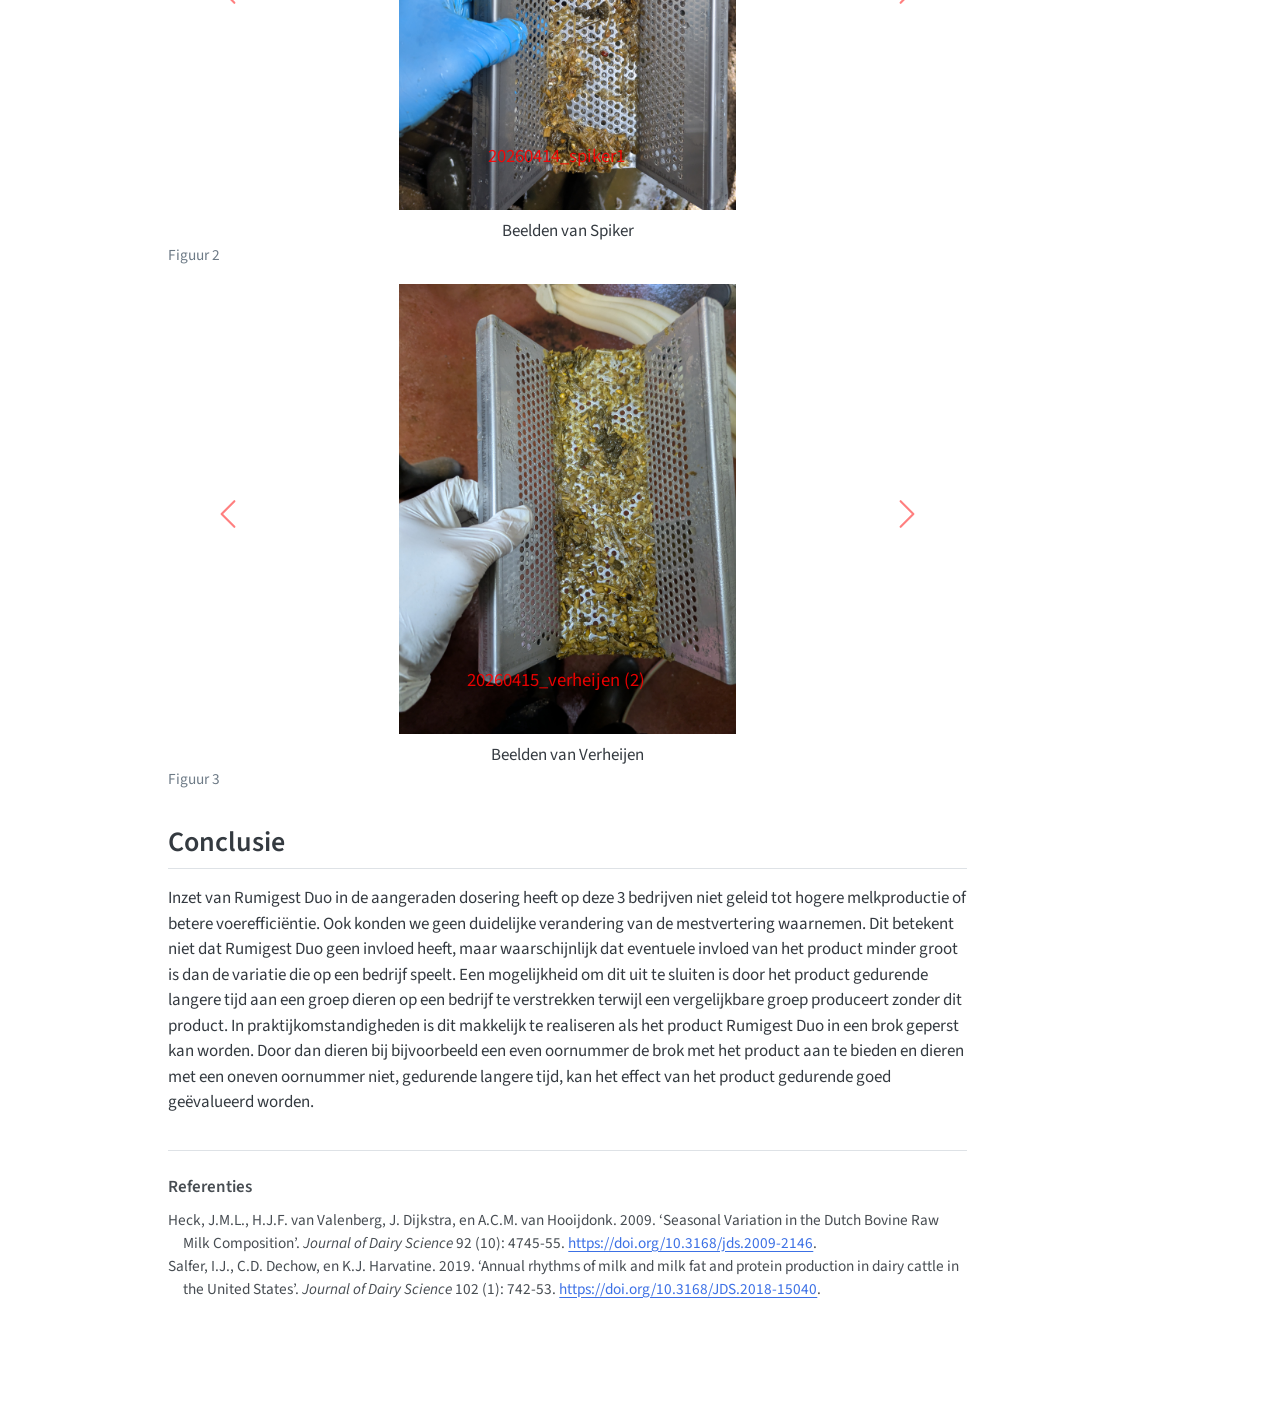
==== commit 0bc9e90b: "deploy: 21e3e412d099463d74e4cb4dbb73ad9dd6de06fb" ====
--- a/index.html
+++ b/index.html
@@ -1,5 +1,5 @@
 <!DOCTYPE html>
-<html xmlns="http://www.w3.org/1999/xhtml" lang="en" xml:lang="en"><head>
+<html xmlns="http://www.w3.org/1999/xhtml" lang="nl" xml:lang="nl"><head>
 
 <meta charset="utf-8">
 <meta name="generator" content="quarto-1.10.18">
@@ -7,7 +7,7 @@
 <meta name="viewport" content="width=device-width, initial-scale=1.0, user-scalable=yes">
 
 <meta name="author" content="Albart Coster">
-<meta name="dcterms.date" content="2026-08-24">
+<meta name="dcterms.date" content="2026-09-09">
 
 <title>Analyse van productiedata nav proef met gistproduct Altant – Analyse Rumigest Duo</title>
 <style>
@@ -28,7 +28,26 @@
   margin: 0 0.8em 0.2em -1em; /* quarto-specific, see https://github.com/quarto-dev/quarto-cli/issues/4556 */ 
   vertical-align: middle;
 }
-</style>
+/* CSS for citations */
+div.csl-bib-body { }
+div.csl-entry {
+  clear: both;
+}
+.hanging-indent div.csl-entry {
+  margin-left:2em;
+  text-indent:-2em;
+}
+div.csl-left-margin {
+  min-width:2em;
+  float:left;
+}
+div.csl-right-inline {
+  margin-left:2em;
+  padding-left:1em;
+}
+div.csl-indent {
+  margin-left: 2em;
+}</style>
 
 
 <script src="site_libs/quarto-nav/quarto-nav.js"></script>
@@ -47,7 +66,7 @@
 <link href="site_libs/quarto-html/quarto-syntax-highlighting-64a204ab8560d761af7679ceaba22944.css" rel="stylesheet" id="quarto-text-highlighting-styles">
 <script src="site_libs/bootstrap/bootstrap.min.js"></script>
 <link href="site_libs/bootstrap/bootstrap-icons.css" rel="stylesheet">
-<link href="site_libs/bootstrap/bootstrap-e3adbaa939bcd423dddc8c8a834270b4.min.css" rel="stylesheet" append-hash="true" id="quarto-bootstrap" data-mode="light">
+<link href="site_libs/bootstrap/bootstrap-3e9b1289f5f353c49b617ce48ad2bc38.min.css" rel="stylesheet" append-hash="true" id="quarto-bootstrap" data-mode="light">
 <script id="quarto-search-options" type="application/json">{
   "location": "navbar",
   "copy-button": false,
@@ -62,21 +81,22 @@
   ],
   "show-item-context": false,
   "language": {
-    "search-no-results-text": "No results",
-    "search-matching-documents-text": "matching documents",
-    "search-copy-link-title": "Copy link to search",
-    "search-hide-matches-text": "Hide additional matches",
-    "search-more-match-text": "more match in this document",
-    "search-more-matches-text": "more matches in this document",
-    "search-clear-button-title": "Clear",
+    "search-no-results-text": "Geen resultaten",
+    "search-matching-documents-text": "Gevonden documenten",
+    "search-copy-link-title": "Kopieer link om te zoeken",
+    "search-hide-matches-text": "Extra overeenkomsten verbergen",
+    "search-more-match-text": "meer overeenkomst in dit document",
+    "search-more-matches-text": "meer overeenkomsten in dit document",
+    "search-clear-button-title": "Wissen",
     "search-text-placeholder": "",
-    "search-detached-cancel-button-title": "Cancel",
-    "search-submit-button-title": "Submit",
-    "search-label": "Search"
+    "search-detached-cancel-button-title": "Annuleren",
+    "search-submit-button-title": "Verzenden",
+    "search-label": "Zoeken"
   }
 }</script>
 
 
+<link rel="stylesheet" href="styles.css">
 </head>
 
 <body class="nav-fixed quarto-light">
@@ -90,8 +110,8 @@
     <span class="navbar-title">Analyse Rumigest Duo</span>
     </a>
   </div>
-            <div id="quarto-search" class="" title="Search"></div>
-          <button class="navbar-toggler" type="button" data-bs-toggle="collapse" data-bs-target="#navbarCollapse" aria-controls="navbarCollapse" role="menu" aria-expanded="false" aria-label="Toggle navigation" onclick="if (window.quartoToggleHeadroom) { window.quartoToggleHeadroom(); }">
+            <div id="quarto-search" class="" title="Zoeken"></div>
+          <button class="navbar-toggler" type="button" data-bs-toggle="collapse" data-bs-target="#navbarCollapse" aria-controls="navbarCollapse" role="menu" aria-expanded="false" aria-label="Schakel navigatie" onclick="if (window.quartoToggleHeadroom) { window.quartoToggleHeadroom(); }">
   <span class="navbar-toggler-icon"></span>
 </button>
           <div class="collapse navbar-collapse" id="navbarCollapse">
@@ -117,11 +137,17 @@
 <!-- margin-sidebar -->
     <div id="quarto-margin-sidebar" class="sidebar margin-sidebar">
         <nav id="TOC" role="doc-toc" class="toc-active">
-    <h2 id="toc-title">On this page</h2>
+    <h2 id="toc-title">Op deze pagina</h2>
    
   <ul>
   <li><a href="#beschrijving-proef" id="toc-beschrijving-proef" class="nav-link active" data-scroll-target="#beschrijving-proef">Beschrijving proef</a></li>
-  <li><a href="#resultaten" id="toc-resultaten" class="nav-link" data-scroll-target="#resultaten">Resultaten</a></li>
+  <li><a href="#resultaten" id="toc-resultaten" class="nav-link" data-scroll-target="#resultaten">Resultaten</a>
+  <ul class="collapse">
+  <li><a href="#voerefficiëntie" id="toc-voerefficiëntie" class="nav-link" data-scroll-target="#voerefficiëntie">Voerefficiëntie</a></li>
+  <li><a href="#tankgegevens" id="toc-tankgegevens" class="nav-link" data-scroll-target="#tankgegevens">Tankgegevens</a></li>
+  <li><a href="#individuele-melkproductie" id="toc-individuele-melkproductie" class="nav-link" data-scroll-target="#individuele-melkproductie">Individuele melkproductie</a></li>
+  <li><a href="#analyse-mestbeelden" id="toc-analyse-mestbeelden" class="nav-link" data-scroll-target="#analyse-mestbeelden">Analyse mestbeelden</a></li>
+  </ul></li>
   <li><a href="#conclusie" id="toc-conclusie" class="nav-link" data-scroll-target="#conclusie">Conclusie</a></li>
   </ul>
 </nav>
@@ -140,16 +166,16 @@
 <div class="quarto-title-meta">
 
     <div>
-    <div class="quarto-title-meta-heading">Author</div>
+    <div class="quarto-title-meta-heading">Auteur</div>
     <div class="quarto-title-meta-contents">
              <p>Albart Coster </p>
           </div>
   </div>
     
     <div>
-    <div class="quarto-title-meta-heading">Published</div>
+    <div class="quarto-title-meta-heading">Publicatiedatum</div>
     <div class="quarto-title-meta-contents">
-      <p class="date">August 24, 2026</p>
+      <p class="date">9 september 2026</p>
     </div>
   </div>
   
@@ -164,26 +190,435 @@
 <section id="beschrijving-proef" class="level2">
 <h2 class="anchored" data-anchor-id="beschrijving-proef">Beschrijving proef</h2>
 <p>Gedurende een periode van 6 weken is het product Rumigest Duo van Altant ingezet op 3 melkveebedrijven. Melkbedrijf Spiker en Compagner bevinden zich in de gemeente Staphorst. Bij Spiker worden ca 280 koeien 2 maal daags gemolken door middel van een carrousselmelkstal. Bij Compagner worden 160 koeien 2 maal daags dmv een zij-aan-zij melkstal gemolken. Melkveebedrijf Verheijen bevindt zich in Ulicoten; hier worden 120 melkkoeien door middel van 2 Lely Melkrobots gemolken.</p>
-<p>De testperiode begon op 14 april 2026 en heeft tot 23 juni 2026 gelopen. Op melkveebedrijf Compagner is het product van 20 april tot 19 mei 2026 ingezet. Op melkveebedrijf Spiker is het ook van 20 april tot 21 mei ingezet. Op melkveebedrijf Verheijen is vna 20 april tot ca 20 mei ingezet. Gedurende de testperiode en tot half juni is op de 3 bedrijven wekelijks voeropname, melkproductie en gehaltes in de tank vastgelegd. Ook hebben de veehouders wekelijks mest gezeefd en beelden doorgestuurd. Verder zijn van melkveebedrijf Verheijen gegevens uit de melkrobot beschikbaar en op melkveebedrijf Compagner gegevens van de melkstalregistratie. Met beide gegevensbronnen kunnen we producties van groepen dieren weergevens.</p>
-<p>In dit rapport vat ik de gegevens van uit de proef samen en probeer ik conclusies te trekken over inzet van het product Rumigest Duo op deze 3 bedrijven.</p>
+<p>De testperiode begon op 14 april 2026 en heeft tot 23 juni 2026 gelopen. Op melkveebedrijf Compagner is het product van 20 april tot 19 mei 2026 ingezet. Op melkveebedrijf Spiker is het ook van 20 april tot 21 mei ingezet. Op melkveebedrijf Verheijen is van 20 april tot ca 20 mei ingezet. Gedurende de testperiode en tot half juni is op de 3 bedrijven wekelijks voeropname, melkproductie en gehaltes in de tank vastgelegd. Ook hebben de veehouders wekelijks mest gezeefd en beelden doorgestuurd. Verder zijn van melkveebedrijf Verheijen gegevens uit de melkrobot beschikbaar en op melkveebedrijf Compagner gegevens van de melkstalregistratie. Met beide gegevensbronnen kunnen we producties van groepen dieren weergeven.</p>
+<p>In dit rapport vat ik de gegevens van uit de proef samen en trek ik enkele conclusies over inzet van het product Rumigest Duo op deze 3 bedrijven.</p>
 </section>
 <section id="resultaten" class="level2">
 <h2 class="anchored" data-anchor-id="resultaten">Resultaten</h2>
+<section id="voerefficiëntie" class="level3">
+<h3 class="anchored" data-anchor-id="voerefficiëntie">Voerefficiëntie</h3>
 <p>Ik begin met analyse van voeropname en voerkosten. De rantsoenen op de drie bedrijven verschilden behoorlijk van elkaar; op het bedrijf Verheijen wordt een deel van het krachtvoer in de robot gevoerd; bij Compagner worden wortels gevoerd als vervanger van snijmais en bij Spiker is het aandeel ruwvoer (snijmais + gras) zeer hoog (&gt;65% van de drogestof). Gedurende de proefperiode zijn de rantsoenen regelmatig aangepast, dit is allemaal bijgehouden.</p>
-<p>Aandeel ruwvoer, voeropname, gemiddelde melkproductie/meetmelkproductie en voerefficientie zijn in de volgende grafieken weergegeven. De proefperiode is grijs gearceerd en de bedrijven zijn in de grafieken onderscheiden.</p>
-<p>– Grafiek voeropname, melkproductie, aandeel ruwver en voereffici@entie</p>
-<p>Omdat de <em>demografie</em> van een bedrijf verschilt hebben we de melkproductie bij Verheijen en Compagner weergegeven per laktatienummer en laktatiestadium. In deze grafieken is het vooral belangrijk om te letten op de productie van de dieren in de piekperiode (30 tot 60 dagen in laktatie) en de dieren in de hoogproductieve periode (60 tot 200 dagen in laktatie). Omdat deze groepen zowel aan de onder- als aan de bovenkant van laktatieperiode begrensd is kunnen we deze groepen gebruiken om conclusies te trekken.</p>
-<ul>
-<li>Grafiek melkproductie per bedrijf, laktatienummer en laktatiestadium. Als het kan interactief, zodat er geselecteerd kan worden per bedrijf, laktatienummer en laktatiestadium.</li>
-</ul>
+<p>Aandeel ruwvoer, voeropname, gemiddelde melkproductie/meetmelkproductie en voerefficientie zijn in de volgende grafieken weergegeven. De proefperiode is grijs gearceerd en de bedrijven zijn in de grafieken onderscheiden. Bij bedrijven Spiker en Compagner zijn voergegegevens al langere tijd bijgehouden. De app kan gegevens tot 2024 weergegeven, standaard start hij in januari 2026. Bij Verheijen zijn gegevens vanaf kort voor de proefperiode tot kort na de proefperiode bijgehouden.</p>
+<iframe src="https://dashboard.costeranalytics.nl/analyse_rumigestduo/?_inputs_&amp;hoofd_tabs=%22Data%20voeropname%22&amp;vartanks=%22kg%22&amp;varfes=%5B%22production_kg%22%2C%22fe%22%5D&amp;varpres=%22production%22&amp;farm=%5B%22compagner%22%2C%22verheijen%22%2C%22spiker%22%5D&amp;fedates=%5B%222024-01-12%22%2C%222026-08-13%22%5D&amp;prdates=%5B%222026-01-01%22%2C%222026-08-11%22%5D&amp;lactations=%5B3%2C8%5D&amp;dil=%5B1%2C365%5D&amp;feplot_hovered=null" width="100%" height="600px" style="border:none;">
+</iframe>
+<p>De gemiddelde voerefficiëntie ligt tussen de 1.3 en 1.5, gemiddeld was hij bij Spiker het hoogst en lagen Compagner en Verheijen er onder. Inzet van Rumigest DUO gaf geen verbetering van de voerefficiëntie. Ook gaf het geen hogere melkproductie, selecteer hiervoor parameter <code>production_kg</code>, <a href="https://dashboard.costeranalytics.nl/analyse_rumigestduo/?_inputs_&amp;hoofd_tabs=%22Data%20voeropname%22&amp;vartanks=%22kg%22&amp;varfes=%22production_kg%22&amp;varpres=%22production%22&amp;farm=%5B%22compagner%22%2C%22verheijen%22%2C%22spiker%22%5D&amp;fedates=%5B%222026-01-01%22%2C%222026-08-13%22%5D&amp;prdates=%5B%222026-01-01%22%2C%222026-08-11%22%5D&amp;lactations=%5B3%2C8%5D&amp;dil=%5B1%2C365%5D&amp;feplot_hovered=null">link</a>. De gemiddelde productie daalde bij Spiker tijdens en na inzet van Rumigest Duo, dit komt oa doordat het aandeel ruwvoer in het rantsoen fors is toegenomen (<a href="https://dashboard.costeranalytics.nl/analyse_rumigestduo/?_inputs_&amp;hoofd_tabs=%22Data%20voeropname%22&amp;vartanks=%22kg%22&amp;varfes=%22frac_dm_forage%22&amp;varpres=%22production%22&amp;farm=%5B%22compagner%22%2C%22verheijen%22%2C%22spiker%22%5D&amp;fedates=%5B%222026-01-01%22%2C%222026-08-13%22%5D&amp;prdates=%5B%222026-01-01%22%2C%222026-08-11%22%5D&amp;lactations=%5B3%2C8%5D&amp;dil=%5B1%2C365%5D&amp;feplot_hovered=null">zie</a>). Bij Compagner daalde het aandeel ruwvoer juist, dit omdat het aandeel wortels in het rantsoen is verhoogd ivm houdbaarheid van dit product.</p>
+</section>
+<section id="tankgegevens" class="level3">
+<h3 class="anchored" data-anchor-id="tankgegevens">Tankgegevens</h3>
+<p>De gegevens uit de melktank zijn vooral belangrijk voor gehaltes; dit omdat de melk niet strikt elke 72 uur wordt opgehaald en omdat het aantal koeien in de tank niet altijd gelijk is. In de volgende grafiek worden eiwit, vet en ureum in de tanken weergegeven.</p>
+<iframe src="https://dashboard.costeranalytics.nl/analyse_rumigestduo/?_inputs_&amp;hoofd_tabs=%22Tankanalyse%22&amp;vartanks=%5B%22vet%22%2C%22eiwit%22%2C%22ureum%22%5D&amp;varfes=%22production_kg%22&amp;varpres=%22production%22&amp;farm=%5B%22compagner%22%2C%22verheijen%22%2C%22spiker%22%5D&amp;fedates=%5B%222026-01-01%22%2C%222026-08-13%22%5D&amp;prdates=%5B%222026-01-01%22%2C%222026-08-11%22%5D&amp;lactations=%5B3%2C8%5D&amp;dil=%5B1%2C365%5D&amp;feplot_hovered=null&amp;groteplot_hovered=null" width="100%" height="600px" style="border:none;">
+</iframe>
+<p>De tankgevens laten verschillende beelde zijn. Bij Spiker daalt vooral het eiwitgehalte in de melk fors vanaf half april; dit wijten we vooral aan het lagere aandeel krachtvoer dat sindsdien is gevoerd (zie discussie hierboven en tabblad <code>Data voeropname</code> van de webapp. Bij alle bedrijven dalen eiwit- en vetgehaltes ook licht tijdens en na de inzet van het product. Het is niet mogelijk om deze daling toe te wijzen aan verdwijnen van het product uit de rantsoenen omdat gehaltes in de melk vrijwel altijd dalen bij stijgende temperaturen en langere dagen (zie bijvoorbeeld <span class="citation" data-cites="heck2009">Heck e.a. (<a href="#ref-heck2009" role="doc-biblioref">2009</a>)</span> en <span class="citation" data-cites="salfer2019">Salfer e.a. (<a href="#ref-salfer2019" role="doc-biblioref">2019</a>)</span>). Ook hier kunnen we dus geen duidelijke invloed van de inzet van Rumigest Duo op tankmelkgehaltes zien.</p>
+</section>
+<section id="individuele-melkproductie" class="level3">
+<h3 class="anchored" data-anchor-id="individuele-melkproductie">Individuele melkproductie</h3>
+<p>Bij Compagner en Verheijen waren individuele melkproductiegegevens beschikbaar. Bij Verheijen kwamen die uit de melkrobot; voor dit bedrijf zijn de weekgemiddeldes berekend. Bij Compagner waren melkcontrolegegevens beschikbaar. Omdat de <em>demografie</em> van een bedrijf wisselt is het belangrijk om bij beoordeling van productiegegevens te kijken naar verloop van deze gegevens over de tijd, en om dit juist te doen moeten de te vergelijken groepen zo gelijkmatig mogelijk blijven. Dit is in de app te doen door gemiddeldes te berekenen van dieren met een vast laktatienummer, bijvoorbeeld <code>3 tot 8 laktaties</code>, en laktatiestadium tussen bijvoorbeeld <code>10 en 100</code> dagen in laktatie. Op deze manier kan de gemiddelde productie van verse volwassen dieren over de tijd vergeleken worden. Deze instelling staat in de volgende grafiek weergegeven.</p>
+<iframe src="https://dashboard.costeranalytics.nl/analyse_rumigestduo/?_inputs_&amp;hoofd_tabs=%22Dagproductiedata%22&amp;vartanks=%22kg%22&amp;varfes=%22fe%22&amp;varpres=%22production%22&amp;farm=%5B%22compagner%22%2C%22verheijen%22%2C%22spiker%22%5D&amp;fedates=%5B%222026-01-01%22%2C%222026-08-13%22%5D&amp;prdates=%5B%222026-01-01%22%2C%222026-08-11%22%5D&amp;lactations=%5B3%2C9%5D&amp;dil=%5B9%2C106%5D&amp;prplot_hovered=null" width="100%" height="600px" style="border:none;">
+</iframe>
+<p>De productie van deze groep was bij Verheijen stabiel over de maanden, tot juni. Begin juni trad er een verandering van kuilvoer op, helaas is dit niet goed meer te zien in de grafieken van voeropname. De sterke productiedaling van eind juni bij beide bedrijven werd veroorzaakt door het extreem warme weer van de laatste week van juni.</p>
+</section>
+<section id="analyse-mestbeelden" class="level3">
+<h3 class="anchored" data-anchor-id="analyse-mestbeelden">Analyse mestbeelden</h3>
+<p>Op de bedrijven zijn gedurende de proefperiode ook mestmonsters genomen en die mest is dmv de zeefproef visueel beoordeeld.</p>
+<div id="fig-compagner" class="quarto-float quarto-figure quarto-figure-center anchored">
+<figure class="quarto-float quarto-float-fig figure">
+<div aria-describedby="fig-compagner-caption-0ceaefa1-69ba-4598-a22c-09a6ac19f8ca">
+<div id="carousel-bedrijfcompagner" class="carousel slide" data-bs-ride="carousel">
+  <div class="carousel-inner">
+    <div class="carousel-item active">
+      <img src="figures/fotos_compagner/20260414_compagner1.jpg" class="d-block w-100 figure-img" alt="20260414_compagner1.jpg">
+      <div class="carousel-caption d-none d-md-block">
+        <h5 class="anchored">20260414_compagner1</h5>
+      </div>
+    </div>
+    <div class="carousel-item ">
+      <img src="figures/fotos_compagner/20260414_compagner2.jpg" class="d-block w-100 figure-img" alt="20260414_compagner2.jpg">
+      <div class="carousel-caption d-none d-md-block">
+        <h5 class="anchored">20260414_compagner2</h5>
+      </div>
+    </div>
+    <div class="carousel-item ">
+      <img src="figures/fotos_compagner/20260414_compagner3.jpg" class="d-block w-100 figure-img" alt="20260414_compagner3.jpg">
+      <div class="carousel-caption d-none d-md-block">
+        <h5 class="anchored">20260414_compagner3</h5>
+      </div>
+    </div>
+    <div class="carousel-item ">
+      <img src="figures/fotos_compagner/20260414_compagner4.jpg" class="d-block w-100 figure-img" alt="20260414_compagner4.jpg">
+      <div class="carousel-caption d-none d-md-block">
+        <h5 class="anchored">20260414_compagner4</h5>
+      </div>
+    </div>
+    <div class="carousel-item ">
+      <img src="figures/fotos_compagner/20260422_compagner1.jpeg" class="d-block w-100 figure-img" alt="20260422_compagner1.jpeg">
+      <div class="carousel-caption d-none d-md-block">
+        <h5 class="anchored">20260422_compagner1</h5>
+      </div>
+    </div>
+    <div class="carousel-item ">
+      <img src="figures/fotos_compagner/20260422_compagner2.jpeg" class="d-block w-100 figure-img" alt="20260422_compagner2.jpeg">
+      <div class="carousel-caption d-none d-md-block">
+        <h5 class="anchored">20260422_compagner2</h5>
+      </div>
+    </div>
+    <div class="carousel-item ">
+      <img src="figures/fotos_compagner/20260422_compagner3.jpeg" class="d-block w-100 figure-img" alt="20260422_compagner3.jpeg">
+      <div class="carousel-caption d-none d-md-block">
+        <h5 class="anchored">20260422_compagner3</h5>
+      </div>
+    </div>
+    <div class="carousel-item ">
+      <img src="figures/fotos_compagner/20260422_compagner4.jpeg" class="d-block w-100 figure-img" alt="20260422_compagner4.jpeg">
+      <div class="carousel-caption d-none d-md-block">
+        <h5 class="anchored">20260422_compagner4</h5>
+      </div>
+    </div>
+    <div class="carousel-item ">
+      <img src="figures/fotos_compagner/20260422_compagner5.jpeg" class="d-block w-100 figure-img" alt="20260422_compagner5.jpeg">
+      <div class="carousel-caption d-none d-md-block">
+        <h5 class="anchored">20260422_compagner5</h5>
+      </div>
+    </div>
+    <div class="carousel-item ">
+      <img src="figures/fotos_compagner/20260422_compagner6.jpeg" class="d-block w-100 figure-img" alt="20260422_compagner6.jpeg">
+      <div class="carousel-caption d-none d-md-block">
+        <h5 class="anchored">20260422_compagner6</h5>
+      </div>
+    </div>
+    <div class="carousel-item ">
+      <img src="figures/fotos_compagner/20260422_compagner7.jpeg" class="d-block w-100 figure-img" alt="20260422_compagner7.jpeg">
+      <div class="carousel-caption d-none d-md-block">
+        <h5 class="anchored">20260422_compagner7</h5>
+      </div>
+    </div>
+    <div class="carousel-item ">
+      <img src="figures/fotos_compagner/20260428_compagner1.jpeg" class="d-block w-100 figure-img" alt="20260428_compagner1.jpeg">
+      <div class="carousel-caption d-none d-md-block">
+        <h5 class="anchored">20260428_compagner1</h5>
+      </div>
+    </div>
+    <div class="carousel-item ">
+      <img src="figures/fotos_compagner/20260428_compagner2.jpeg" class="d-block w-100 figure-img" alt="20260428_compagner2.jpeg">
+      <div class="carousel-caption d-none d-md-block">
+        <h5 class="anchored">20260428_compagner2</h5>
+      </div>
+    </div>
+    <div class="carousel-item ">
+      <img src="figures/fotos_compagner/20260504_compagner1.jpg" class="d-block w-100 figure-img" alt="20260504_compagner1.jpg">
+      <div class="carousel-caption d-none d-md-block">
+        <h5 class="anchored">20260504_compagner1</h5>
+      </div>
+    </div>
+    <div class="carousel-item ">
+      <img src="figures/fotos_compagner/20260504_compagner2.jpg" class="d-block w-100 figure-img" alt="20260504_compagner2.jpg">
+      <div class="carousel-caption d-none d-md-block">
+        <h5 class="anchored">20260504_compagner2</h5>
+      </div>
+    </div>
+    <div class="carousel-item ">
+      <img src="figures/fotos_compagner/20260504_compagner3.jpg" class="d-block w-100 figure-img" alt="20260504_compagner3.jpg">
+      <div class="carousel-caption d-none d-md-block">
+        <h5 class="anchored">20260504_compagner3</h5>
+      </div>
+    </div>
+    <div class="carousel-item ">
+      <img src="figures/fotos_compagner/20260511_compagner1.jpeg" class="d-block w-100 figure-img" alt="20260511_compagner1.jpeg">
+      <div class="carousel-caption d-none d-md-block">
+        <h5 class="anchored">20260511_compagner1</h5>
+      </div>
+    </div>
+    <div class="carousel-item ">
+      <img src="figures/fotos_compagner/20260511_compagner2.jpeg" class="d-block w-100 figure-img" alt="20260511_compagner2.jpeg">
+      <div class="carousel-caption d-none d-md-block">
+        <h5 class="anchored">20260511_compagner2</h5>
+      </div>
+    </div>
+    <div class="carousel-item ">
+      <img src="figures/fotos_compagner/20260511_compagner3.jpeg" class="d-block w-100 figure-img" alt="20260511_compagner3.jpeg">
+      <div class="carousel-caption d-none d-md-block">
+        <h5 class="anchored">20260511_compagner3</h5>
+      </div>
+    </div>
+    <div class="carousel-item ">
+      <img src="figures/fotos_compagner/20260602_compagner1.jpg" class="d-block w-100 figure-img" alt="20260602_compagner1.jpg">
+      <div class="carousel-caption d-none d-md-block">
+        <h5 class="anchored">20260602_compagner1</h5>
+      </div>
+    </div>
+    <div class="carousel-item ">
+      <img src="figures/fotos_compagner/20260602_compagner2.jpg" class="d-block w-100 figure-img" alt="20260602_compagner2.jpg">
+      <div class="carousel-caption d-none d-md-block">
+        <h5 class="anchored">20260602_compagner2</h5>
+      </div>
+    </div>
+    <div class="carousel-item ">
+      <img src="figures/fotos_compagner/20260623_compagner1.jpg" class="d-block w-100 figure-img" alt="20260623_compagner1.jpg">
+      <div class="carousel-caption d-none d-md-block">
+        <h5 class="anchored">20260623_compagner1</h5>
+      </div>
+    </div>
+    <div class="carousel-item ">
+      <img src="figures/fotos_compagner/20260623_compagner2.jpg" class="d-block w-100 figure-img" alt="20260623_compagner2.jpg">
+      <div class="carousel-caption d-none d-md-block">
+        <h5 class="anchored">20260623_compagner2</h5>
+      </div>
+    </div>
+  </div>
+  <button class="carousel-control-prev" type="button" data-bs-target="#carousel-bedrijfcompagner" data-bs-slide="prev">
+    <span class="carousel-control-prev-icon" aria-hidden="true"></span>
+  </button>
+  <button class="carousel-control-next" type="button" data-bs-target="#carousel-bedrijfcompagner" data-bs-slide="next">
+    <span class="carousel-control-next-icon" aria-hidden="true"></span>
+  </button>
+</div>
+
+Beelden van Compagner
+</div>
+<figcaption class="quarto-float-caption-bottom quarto-float-caption quarto-float-fig quarto-uncaptioned" id="fig-compagner-caption-0ceaefa1-69ba-4598-a22c-09a6ac19f8ca">
+Figuur&nbsp;1
+</figcaption>
+</figure>
+</div>
+<div id="fig-spiker" class="quarto-float quarto-figure quarto-figure-center anchored">
+<figure class="quarto-float quarto-float-fig figure">
+<div aria-describedby="fig-spiker-caption-0ceaefa1-69ba-4598-a22c-09a6ac19f8ca">
+<div id="carousel-bedrijfspiker" class="carousel slide" data-bs-ride="carousel">
+  <div class="carousel-inner">
+    <div class="carousel-item active">
+      <img src="figures/fotos_spiker/20260414_spiker1.jpg" class="d-block w-100 figure-img" alt="20260414_spiker1.jpg">
+      <div class="carousel-caption d-none d-md-block">
+        <h5 class="anchored">20260414_spiker1</h5>
+      </div>
+    </div>
+    <div class="carousel-item ">
+      <img src="figures/fotos_spiker/20260414_spiker2.jpg" class="d-block w-100 figure-img" alt="20260414_spiker2.jpg">
+      <div class="carousel-caption d-none d-md-block">
+        <h5 class="anchored">20260414_spiker2</h5>
+      </div>
+    </div>
+    <div class="carousel-item ">
+      <img src="figures/fotos_spiker/20260423_spiker1.jpeg" class="d-block w-100 figure-img" alt="20260423_spiker1.jpeg">
+      <div class="carousel-caption d-none d-md-block">
+        <h5 class="anchored">20260423_spiker1</h5>
+      </div>
+    </div>
+    <div class="carousel-item ">
+      <img src="figures/fotos_spiker/20260423_spiker2.jpeg" class="d-block w-100 figure-img" alt="20260423_spiker2.jpeg">
+      <div class="carousel-caption d-none d-md-block">
+        <h5 class="anchored">20260423_spiker2</h5>
+      </div>
+    </div>
+    <div class="carousel-item ">
+      <img src="figures/fotos_spiker/20260501_spiker1.jpeg" class="d-block w-100 figure-img" alt="20260501_spiker1.jpeg">
+      <div class="carousel-caption d-none d-md-block">
+        <h5 class="anchored">20260501_spiker1</h5>
+      </div>
+    </div>
+    <div class="carousel-item ">
+      <img src="figures/fotos_spiker/20260501_spiker2.jpeg" class="d-block w-100 figure-img" alt="20260501_spiker2.jpeg">
+      <div class="carousel-caption d-none d-md-block">
+        <h5 class="anchored">20260501_spiker2</h5>
+      </div>
+    </div>
+    <div class="carousel-item ">
+      <img src="figures/fotos_spiker/20260506_spiker1.jpg" class="d-block w-100 figure-img" alt="20260506_spiker1.jpg">
+      <div class="carousel-caption d-none d-md-block">
+        <h5 class="anchored">20260506_spiker1</h5>
+      </div>
+    </div>
+    <div class="carousel-item ">
+      <img src="figures/fotos_spiker/20260506_spiker2.jpg" class="d-block w-100 figure-img" alt="20260506_spiker2.jpg">
+      <div class="carousel-caption d-none d-md-block">
+        <h5 class="anchored">20260506_spiker2</h5>
+      </div>
+    </div>
+    <div class="carousel-item ">
+      <img src="figures/fotos_spiker/20260515_spiker1.jpeg" class="d-block w-100 figure-img" alt="20260515_spiker1.jpeg">
+      <div class="carousel-caption d-none d-md-block">
+        <h5 class="anchored">20260515_spiker1</h5>
+      </div>
+    </div>
+    <div class="carousel-item ">
+      <img src="figures/fotos_spiker/20260515_spiker2.jpeg" class="d-block w-100 figure-img" alt="20260515_spiker2.jpeg">
+      <div class="carousel-caption d-none d-md-block">
+        <h5 class="anchored">20260515_spiker2</h5>
+      </div>
+    </div>
+    <div class="carousel-item ">
+      <img src="figures/fotos_spiker/20260520_spiker1.jpeg" class="d-block w-100 figure-img" alt="20260520_spiker1.jpeg">
+      <div class="carousel-caption d-none d-md-block">
+        <h5 class="anchored">20260520_spiker1</h5>
+      </div>
+    </div>
+    <div class="carousel-item ">
+      <img src="figures/fotos_spiker/20260520_spiker2.jpeg" class="d-block w-100 figure-img" alt="20260520_spiker2.jpeg">
+      <div class="carousel-caption d-none d-md-block">
+        <h5 class="anchored">20260520_spiker2</h5>
+      </div>
+    </div>
+    <div class="carousel-item ">
+      <img src="figures/fotos_spiker/20260527_spiker1.jpeg" class="d-block w-100 figure-img" alt="20260527_spiker1.jpeg">
+      <div class="carousel-caption d-none d-md-block">
+        <h5 class="anchored">20260527_spiker1</h5>
+      </div>
+    </div>
+    <div class="carousel-item ">
+      <img src="figures/fotos_spiker/20260527_spiker2.jpeg" class="d-block w-100 figure-img" alt="20260527_spiker2.jpeg">
+      <div class="carousel-caption d-none d-md-block">
+        <h5 class="anchored">20260527_spiker2</h5>
+      </div>
+    </div>
+    <div class="carousel-item ">
+      <img src="figures/fotos_spiker/20260527_spiker3.jpeg" class="d-block w-100 figure-img" alt="20260527_spiker3.jpeg">
+      <div class="carousel-caption d-none d-md-block">
+        <h5 class="anchored">20260527_spiker3</h5>
+      </div>
+    </div>
+    <div class="carousel-item ">
+      <img src="figures/fotos_spiker/20260527_spiker4.jpeg" class="d-block w-100 figure-img" alt="20260527_spiker4.jpeg">
+      <div class="carousel-caption d-none d-md-block">
+        <h5 class="anchored">20260527_spiker4</h5>
+      </div>
+    </div>
+    <div class="carousel-item ">
+      <img src="figures/fotos_spiker/20260602_spiker1.jpg" class="d-block w-100 figure-img" alt="20260602_spiker1.jpg">
+      <div class="carousel-caption d-none d-md-block">
+        <h5 class="anchored">20260602_spiker1</h5>
+      </div>
+    </div>
+    <div class="carousel-item ">
+      <img src="figures/fotos_spiker/20260603_spiker2.jpg" class="d-block w-100 figure-img" alt="20260603_spiker2.jpg">
+      <div class="carousel-caption d-none d-md-block">
+        <h5 class="anchored">20260603_spiker2</h5>
+      </div>
+    </div>
+  </div>
+  <button class="carousel-control-prev" type="button" data-bs-target="#carousel-bedrijfspiker" data-bs-slide="prev">
+    <span class="carousel-control-prev-icon" aria-hidden="true"></span>
+  </button>
+  <button class="carousel-control-next" type="button" data-bs-target="#carousel-bedrijfspiker" data-bs-slide="next">
+    <span class="carousel-control-next-icon" aria-hidden="true"></span>
+  </button>
+</div>
+
+Beelden van Spiker
+</div>
+<figcaption class="quarto-float-caption-bottom quarto-float-caption quarto-float-fig quarto-uncaptioned" id="fig-spiker-caption-0ceaefa1-69ba-4598-a22c-09a6ac19f8ca">
+Figuur&nbsp;2
+</figcaption>
+</figure>
+</div>
+<div id="fig-verheijen" class="quarto-float quarto-figure quarto-figure-center anchored">
+<figure class="quarto-float quarto-float-fig figure">
+<div aria-describedby="fig-verheijen-caption-0ceaefa1-69ba-4598-a22c-09a6ac19f8ca">
+<div id="carousel-bedrijfverheijen" class="carousel slide" data-bs-ride="carousel">
+  <div class="carousel-inner">
+    <div class="carousel-item active">
+      <img src="figures/fotos_verheijen/20260415_verheijen (2).jpg" class="d-block w-100 figure-img" alt="20260415_verheijen (2).jpg">
+      <div class="carousel-caption d-none d-md-block">
+        <h5 class="anchored">20260415_verheijen (2)</h5>
+      </div>
+    </div>
+    <div class="carousel-item ">
+      <img src="figures/fotos_verheijen/20260415_verheijen (3).jpg" class="d-block w-100 figure-img" alt="20260415_verheijen (3).jpg">
+      <div class="carousel-caption d-none d-md-block">
+        <h5 class="anchored">20260415_verheijen (3)</h5>
+      </div>
+    </div>
+    <div class="carousel-item ">
+      <img src="figures/fotos_verheijen/20260415_verheijen.jpg" class="d-block w-100 figure-img" alt="20260415_verheijen.jpg">
+      <div class="carousel-caption d-none d-md-block">
+        <h5 class="anchored">20260415_verheijen</h5>
+      </div>
+    </div>
+    <div class="carousel-item ">
+      <img src="figures/fotos_verheijen/20260422_verheijen_1.jpeg" class="d-block w-100 figure-img" alt="20260422_verheijen_1.jpeg">
+      <div class="carousel-caption d-none d-md-block">
+        <h5 class="anchored">20260422_verheijen_1</h5>
+      </div>
+    </div>
+    <div class="carousel-item ">
+      <img src="figures/fotos_verheijen/20260422_verheijen_2.jpeg" class="d-block w-100 figure-img" alt="20260422_verheijen_2.jpeg">
+      <div class="carousel-caption d-none d-md-block">
+        <h5 class="anchored">20260422_verheijen_2</h5>
+      </div>
+    </div>
+    <div class="carousel-item ">
+      <img src="figures/fotos_verheijen/20260422_verheijen_3.jpeg" class="d-block w-100 figure-img" alt="20260422_verheijen_3.jpeg">
+      <div class="carousel-caption d-none d-md-block">
+        <h5 class="anchored">20260422_verheijen_3</h5>
+      </div>
+    </div>
+    <div class="carousel-item ">
+      <img src="figures/fotos_verheijen/20260428_verheijen.jpeg" class="d-block w-100 figure-img" alt="20260428_verheijen.jpeg">
+      <div class="carousel-caption d-none d-md-block">
+        <h5 class="anchored">20260428_verheijen</h5>
+      </div>
+    </div>
+    <div class="carousel-item ">
+      <img src="figures/fotos_verheijen/20260428_verheijen_2.jpeg" class="d-block w-100 figure-img" alt="20260428_verheijen_2.jpeg">
+      <div class="carousel-caption d-none d-md-block">
+        <h5 class="anchored">20260428_verheijen_2</h5>
+      </div>
+    </div>
+    <div class="carousel-item ">
+      <img src="figures/fotos_verheijen/20260428_verheijen_3.jpeg" class="d-block w-100 figure-img" alt="20260428_verheijen_3.jpeg">
+      <div class="carousel-caption d-none d-md-block">
+        <h5 class="anchored">20260428_verheijen_3</h5>
+      </div>
+    </div>
+    <div class="carousel-item ">
+      <img src="figures/fotos_verheijen/20260515_verheijen_!.jpeg" class="d-block w-100 figure-img" alt="20260515_verheijen_!.jpeg">
+      <div class="carousel-caption d-none d-md-block">
+        <h5 class="anchored">20260515_verheijen_!</h5>
+      </div>
+    </div>
+    <div class="carousel-item ">
+      <img src="figures/fotos_verheijen/20260515_verheijen_2.jpeg" class="d-block w-100 figure-img" alt="20260515_verheijen_2.jpeg">
+      <div class="carousel-caption d-none d-md-block">
+        <h5 class="anchored">20260515_verheijen_2</h5>
+      </div>
+    </div>
+    <div class="carousel-item ">
+      <img src="figures/fotos_verheijen/20260515_verheijen_3.jpeg" class="d-block w-100 figure-img" alt="20260515_verheijen_3.jpeg">
+      <div class="carousel-caption d-none d-md-block">
+        <h5 class="anchored">20260515_verheijen_3</h5>
+      </div>
+    </div>
+  </div>
+  <button class="carousel-control-prev" type="button" data-bs-target="#carousel-bedrijfverheijen" data-bs-slide="prev">
+    <span class="carousel-control-prev-icon" aria-hidden="true"></span>
+  </button>
+  <button class="carousel-control-next" type="button" data-bs-target="#carousel-bedrijfverheijen" data-bs-slide="next">
+    <span class="carousel-control-next-icon" aria-hidden="true"></span>
+  </button>
+</div>
+
+Beelden van Verheijen
+</div>
+<figcaption class="quarto-float-caption-bottom quarto-float-caption quarto-float-fig quarto-uncaptioned" id="fig-verheijen-caption-0ceaefa1-69ba-4598-a22c-09a6ac19f8ca">
+Figuur&nbsp;3
+</figcaption>
+</figure>
+</div>
+</section>
 </section>
 <section id="conclusie" class="level2">
 <h2 class="anchored" data-anchor-id="conclusie">Conclusie</h2>
+<p>Inzet van Rumigest Duo in de aangeraden dosering heeft op deze 3 bedrijven niet geleid tot hogere melkproductie of betere voerefficiëntie. Ook konden we geen duidelijke verandering van de mestvertering waarnemen. Dit betekent niet dat Rumigest Duo geen invloed heeft, maar waarschijnlijk dat eventuele invloed van het product minder groot is dan de variatie die op een bedrijf speelt. Een mogelijkheid om dit uit te sluiten is door het product gedurende langere tijd aan een groep dieren op een bedrijf te verstrekken terwijl een vergelijkbare groep produceert zonder dit product. In praktijkomstandigheden is dit makkelijk te realiseren als het product Rumigest Duo in een brok geperst kan worden. Door dan dieren bij bijvoorbeeld een even oornummer de brok met het product aan te bieden en dieren met een oneven oornummer niet, gedurende langere tijd, kan het effect van het product gedurende goed geëvalueerd worden.</p>
+
 
 
 </section>
 
-</main> <!-- /main -->
+<div id="quarto-appendix" class="default"><section class="quarto-appendix-contents" role="doc-bibliography" id="quarto-bibliography"><h2 class="anchored quarto-appendix-heading">Referenties</h2><div id="refs" class="references csl-bib-body hanging-indent" role="list">
+<div id="ref-heck2009" class="csl-entry" role="listitem">
+Heck, J.M.L., H.J.F. van Valenberg, J. Dijkstra, en A.C.M. van Hooijdonk. 2009. <span>‘Seasonal Variation in the Dutch Bovine Raw Milk Composition’</span>. <em>Journal of Dairy Science</em> 92 (10): 4745-55. <a href="https://doi.org/10.3168/jds.2009-2146">https://doi.org/10.3168/jds.2009-2146</a>.
+</div>
+<div id="ref-salfer2019" class="csl-entry" role="listitem">
+Salfer, I.J., C.D. Dechow, en K.J. Harvatine. 2019. <span>‘Annual rhythms of milk and milk fat and protein production in dairy cattle in the United States’</span>. <em>Journal of Dairy Science</em> 102 (1): 742-53. <a href="https://doi.org/10.3168/JDS.2018-15040">https://doi.org/10.3168/JDS.2018-15040</a>.
+</div>
+</div></section></div></main> <!-- /main -->
 <script id="quarto-html-after-body" type="application/javascript">
   window.document.addEventListener("DOMContentLoaded", function (event) {
     const icon = "";
@@ -209,12 +644,12 @@
       // flash "checked"
       button.classList.add('code-copy-button-checked');
       var currentTitle = button.getAttribute("title");
-      button.setAttribute("title", "Copied!");
+      button.setAttribute("title", "Gekopieerd!");
       let tooltip;
       if (window.bootstrap) {
         button.setAttribute("data-bs-toggle", "tooltip");
         button.setAttribute("data-bs-placement", "left");
-        button.setAttribute("data-bs-title", "Copied!");
+        button.setAttribute("data-bs-title", "Gekopieerd!");
         tooltip = new bootstrap.Tooltip(button, 
           { trigger: "manual", 
             customClass: "code-copy-button-tooltip",
--- a/styles.css
+++ b/styles.css
@@ -0,0 +1,23 @@
+.carousel-inner .carousel-item img {
+    width: 100%;
+    height: 450px;          /* Stel hier de gewenste vaste hoogte in */
+    object-fit: contain;      /* Snijdt staande (portrait) afbeeldingen netjes af tot landschap */
+    object-position: center; /* Zorgt dat het midden van de foto zichtbaar blijft */
+}
+
+/* Maakt de tekst van de carrousel-bijschriften rood */
+.carousel-inner .carousel-item .carousel-caption,
+.carousel-inner .carousel-item .carousel-caption * {
+    color: #ff0000 !important; /* Dwingt de kleur rood af */
+}
+
+/* Herstel en kleur de linker pijl rood */
+.carousel-control-prev-icon {
+    background-image: url("data:image/svg+xml,%3Csvg xmlns='http://www.w3.org/2000/svg' viewBox='0 0 16 16' fill='%23ff0000'%3E%3Cpath d='M11.354 1.646a.5.5 0 0 1 0 .708L5.707 8l5.647 5.646a.5.5 0 0 1-.708.708l-6-6a.5.5 0 0 1 0-.708l6-6a.5.5 0 0 1 .708 0z'/%3E%3C/svg%3E") !important;
+}
+
+/* Herstel en kleur de rechter pijl rood */
+.carousel-control-next-icon {
+    background-image: url("data:image/svg+xml,%3Csvg xmlns='http://www.w3.org/2000/svg' viewBox='0 0 16 16' fill='%23ff0000'%3E%3Cpath d='M4.646 1.646a.5.5 0 0 1 .708 0l6 6a.5.5 0 0 1 0 .708l-6 6a.5.5 0 0 1-.708-.708L10.293 8 4.646 2.354a.5.5 0 0 1 0-.708z'/%3E%3C/svg%3E") !important;
+}
+
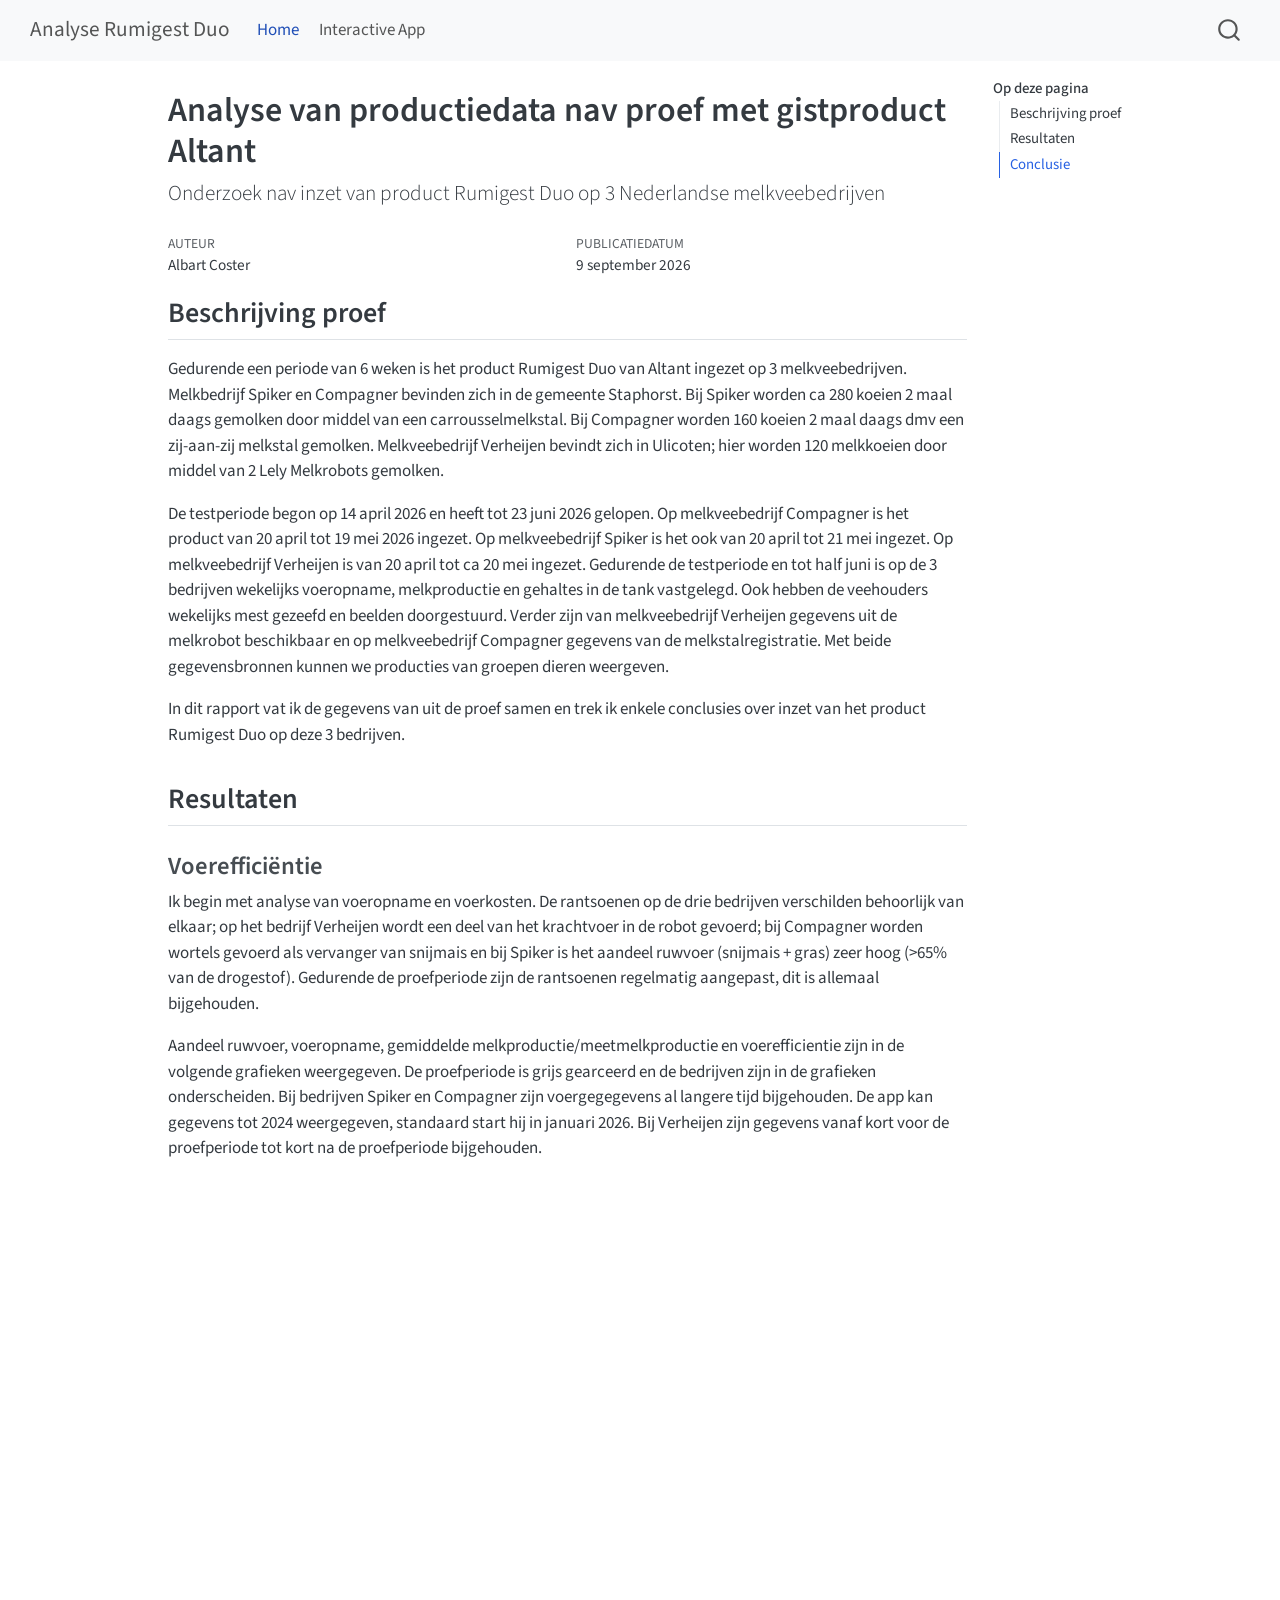
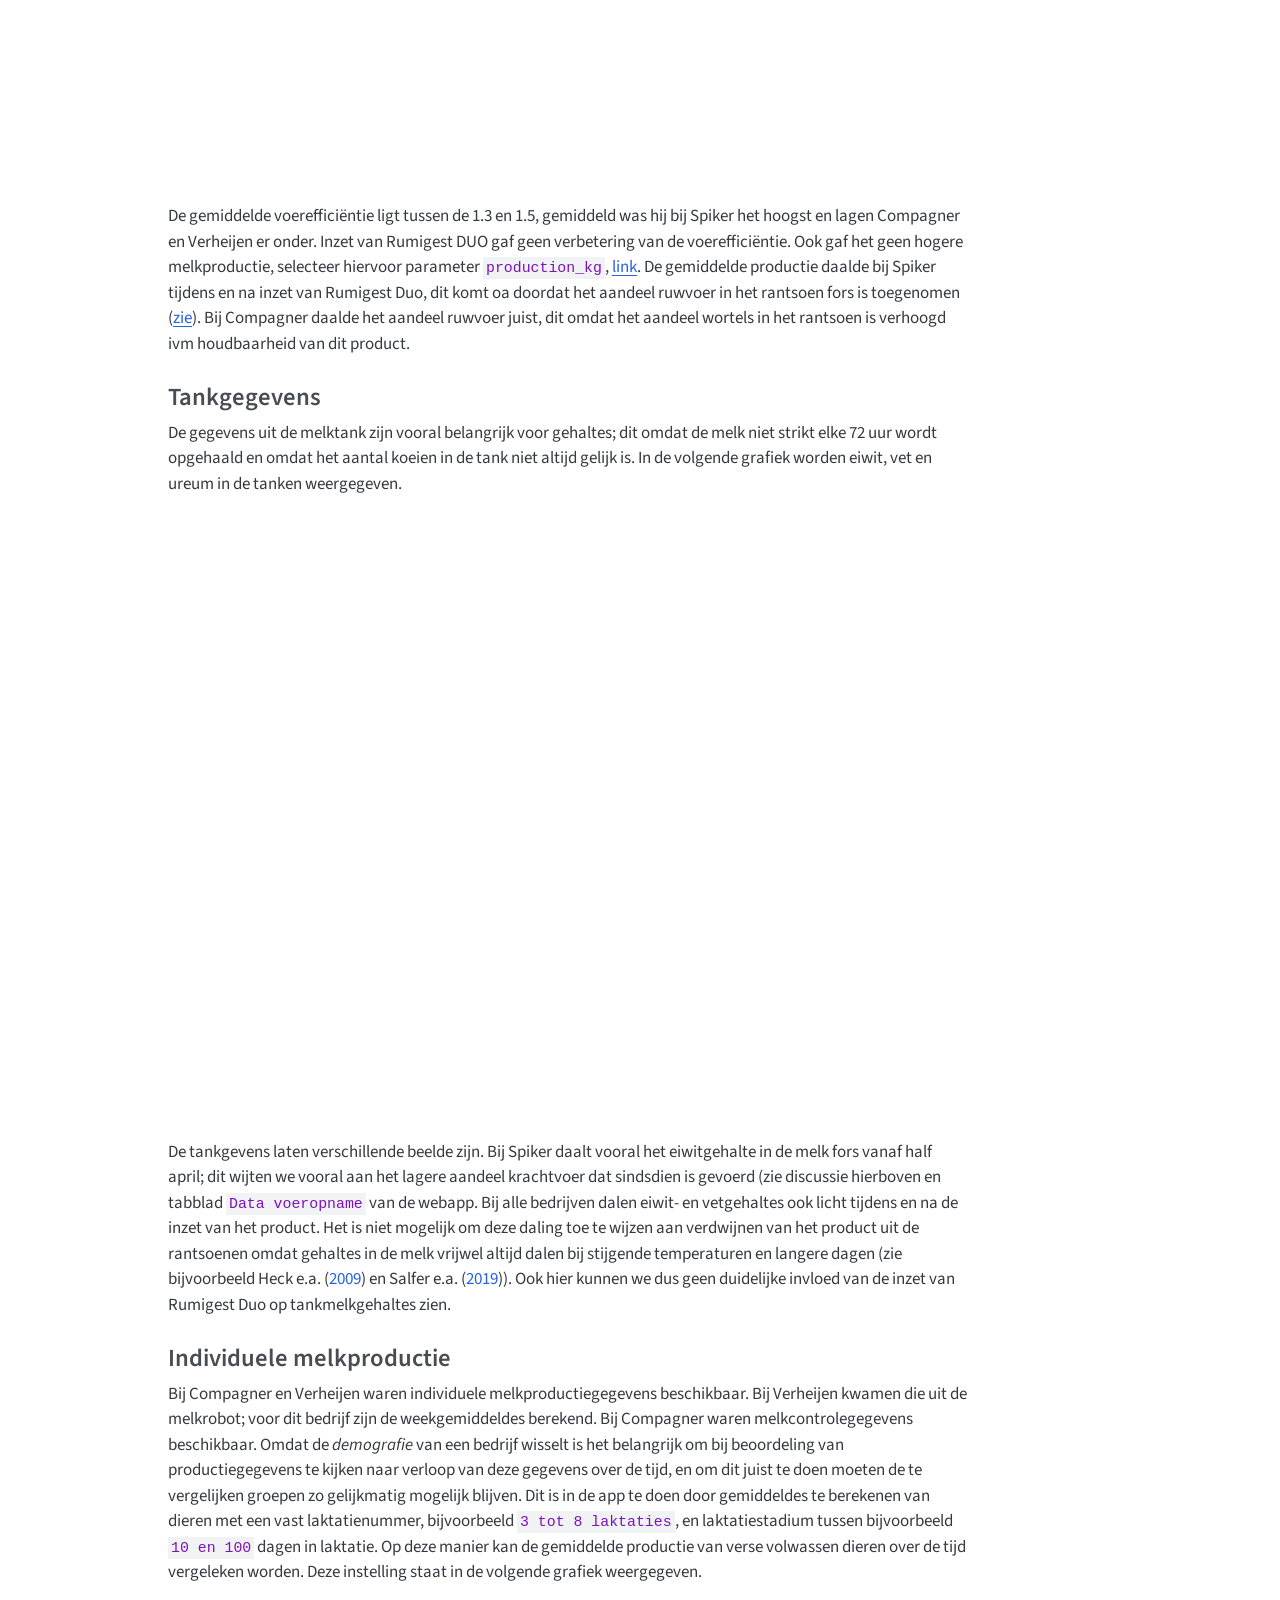
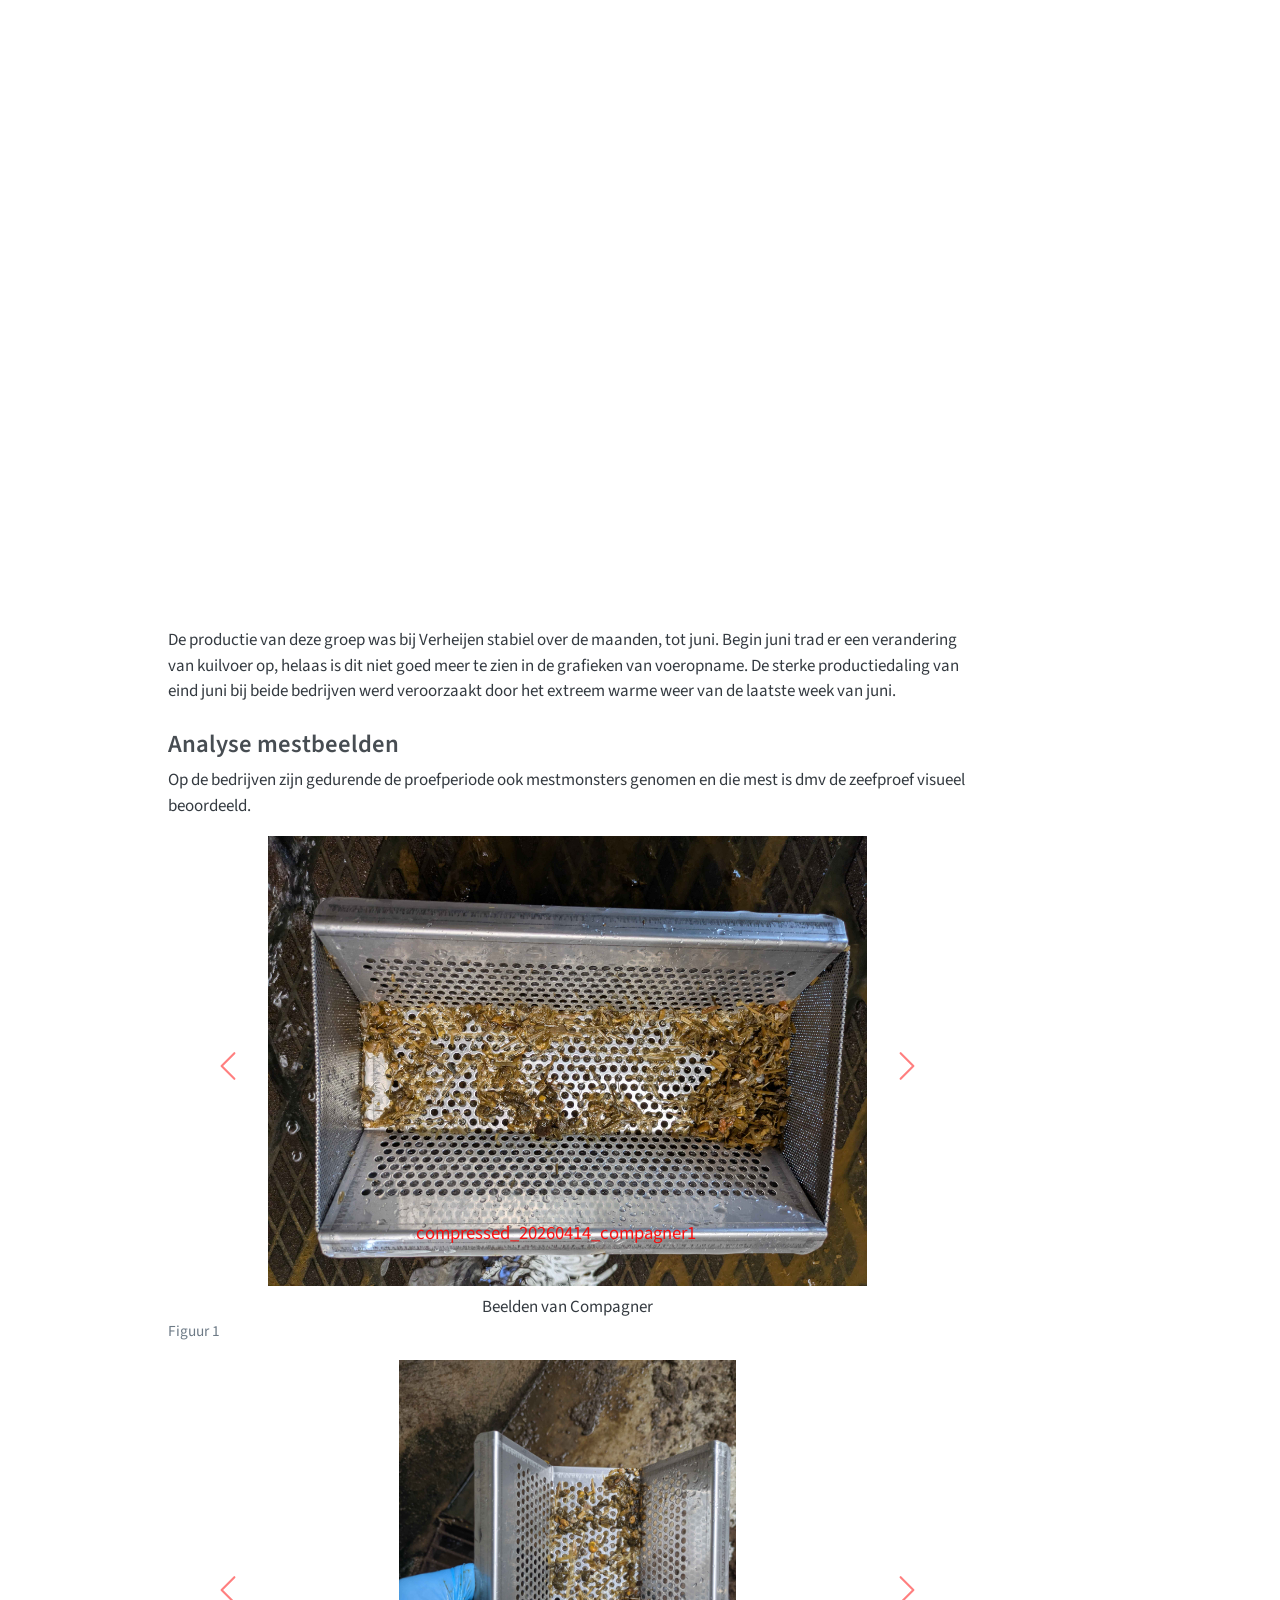
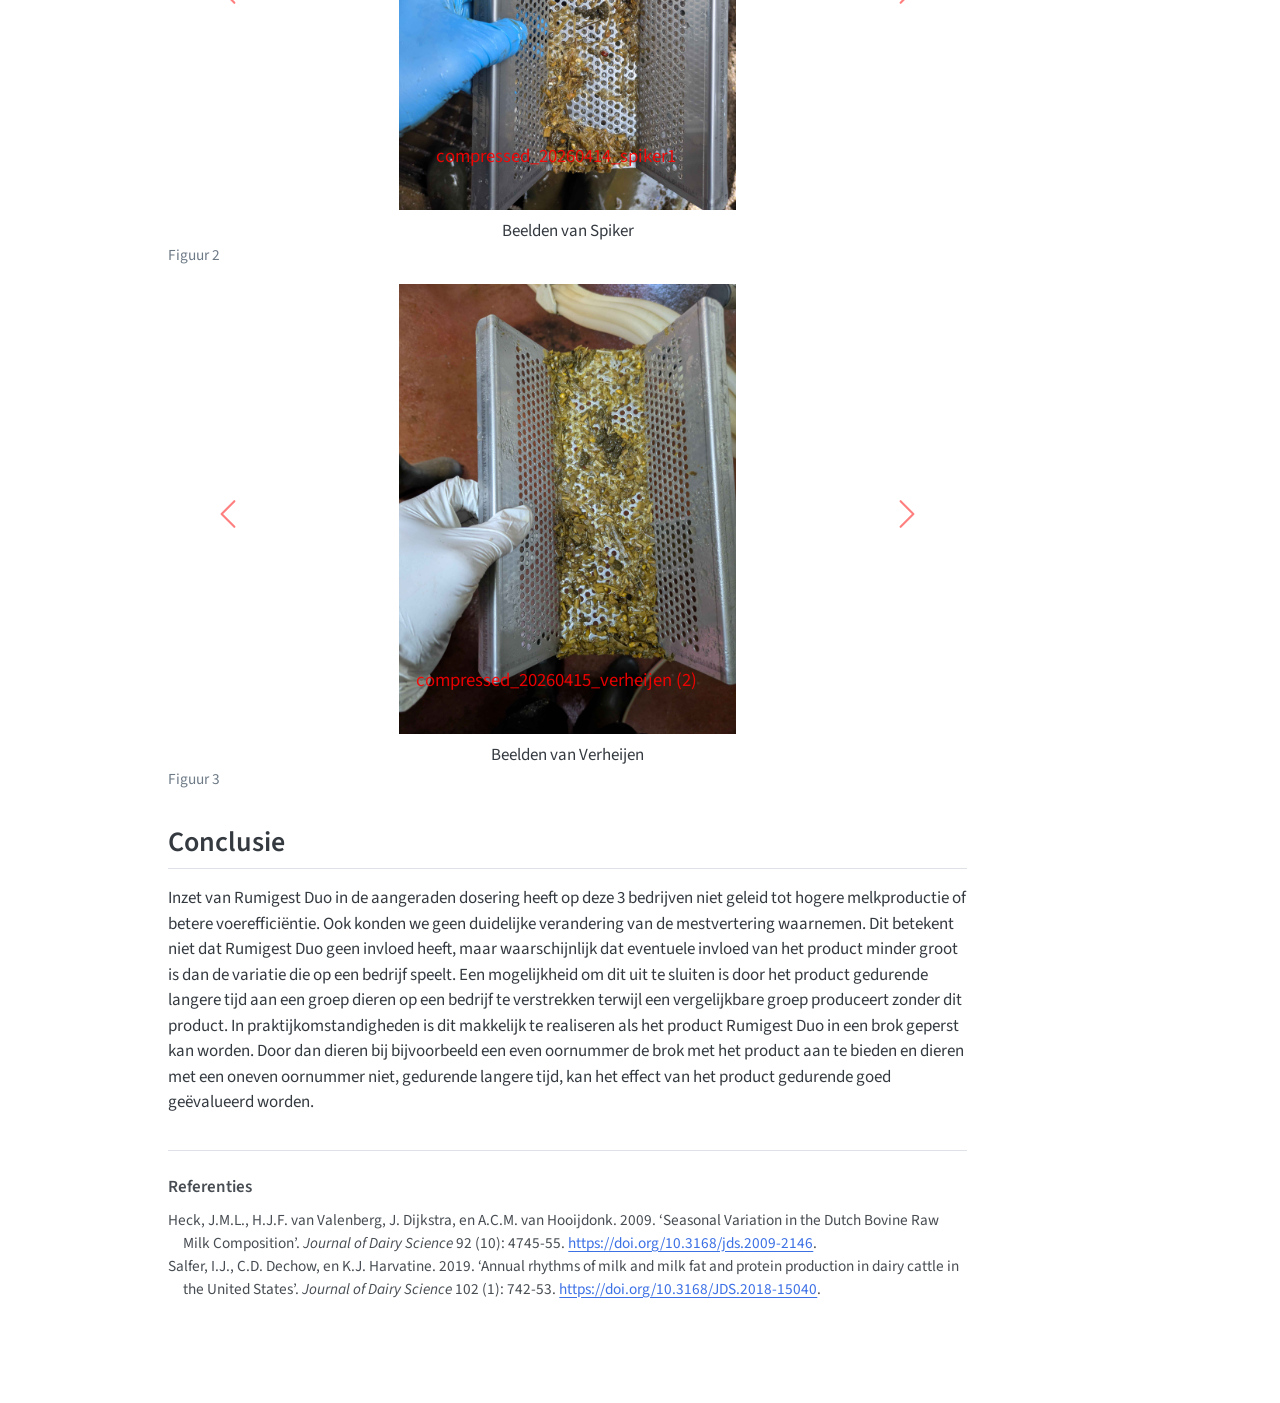
==== commit e40c67a2: "deploy: ebeb39d80463a60fa8f0509df0106a37e77f9f1d" ====
--- a/index.html
+++ b/index.html
@@ -226,141 +226,141 @@
 <div id="carousel-bedrijfcompagner" class="carousel slide" data-bs-ride="carousel">
   <div class="carousel-inner">
     <div class="carousel-item active">
-      <img src="figures/fotos_compagner/20260414_compagner1.jpg" class="d-block w-100 figure-img" alt="20260414_compagner1.jpg">
-      <div class="carousel-caption d-none d-md-block">
-        <h5 class="anchored">20260414_compagner1</h5>
-      </div>
-    </div>
-    <div class="carousel-item ">
-      <img src="figures/fotos_compagner/20260414_compagner2.jpg" class="d-block w-100 figure-img" alt="20260414_compagner2.jpg">
-      <div class="carousel-caption d-none d-md-block">
-        <h5 class="anchored">20260414_compagner2</h5>
-      </div>
-    </div>
-    <div class="carousel-item ">
-      <img src="figures/fotos_compagner/20260414_compagner3.jpg" class="d-block w-100 figure-img" alt="20260414_compagner3.jpg">
-      <div class="carousel-caption d-none d-md-block">
-        <h5 class="anchored">20260414_compagner3</h5>
-      </div>
-    </div>
-    <div class="carousel-item ">
-      <img src="figures/fotos_compagner/20260414_compagner4.jpg" class="d-block w-100 figure-img" alt="20260414_compagner4.jpg">
-      <div class="carousel-caption d-none d-md-block">
-        <h5 class="anchored">20260414_compagner4</h5>
-      </div>
-    </div>
-    <div class="carousel-item ">
-      <img src="figures/fotos_compagner/20260422_compagner1.jpeg" class="d-block w-100 figure-img" alt="20260422_compagner1.jpeg">
-      <div class="carousel-caption d-none d-md-block">
-        <h5 class="anchored">20260422_compagner1</h5>
-      </div>
-    </div>
-    <div class="carousel-item ">
-      <img src="figures/fotos_compagner/20260422_compagner2.jpeg" class="d-block w-100 figure-img" alt="20260422_compagner2.jpeg">
-      <div class="carousel-caption d-none d-md-block">
-        <h5 class="anchored">20260422_compagner2</h5>
-      </div>
-    </div>
-    <div class="carousel-item ">
-      <img src="figures/fotos_compagner/20260422_compagner3.jpeg" class="d-block w-100 figure-img" alt="20260422_compagner3.jpeg">
-      <div class="carousel-caption d-none d-md-block">
-        <h5 class="anchored">20260422_compagner3</h5>
-      </div>
-    </div>
-    <div class="carousel-item ">
-      <img src="figures/fotos_compagner/20260422_compagner4.jpeg" class="d-block w-100 figure-img" alt="20260422_compagner4.jpeg">
-      <div class="carousel-caption d-none d-md-block">
-        <h5 class="anchored">20260422_compagner4</h5>
-      </div>
-    </div>
-    <div class="carousel-item ">
-      <img src="figures/fotos_compagner/20260422_compagner5.jpeg" class="d-block w-100 figure-img" alt="20260422_compagner5.jpeg">
-      <div class="carousel-caption d-none d-md-block">
-        <h5 class="anchored">20260422_compagner5</h5>
-      </div>
-    </div>
-    <div class="carousel-item ">
-      <img src="figures/fotos_compagner/20260422_compagner6.jpeg" class="d-block w-100 figure-img" alt="20260422_compagner6.jpeg">
-      <div class="carousel-caption d-none d-md-block">
-        <h5 class="anchored">20260422_compagner6</h5>
-      </div>
-    </div>
-    <div class="carousel-item ">
-      <img src="figures/fotos_compagner/20260422_compagner7.jpeg" class="d-block w-100 figure-img" alt="20260422_compagner7.jpeg">
-      <div class="carousel-caption d-none d-md-block">
-        <h5 class="anchored">20260422_compagner7</h5>
-      </div>
-    </div>
-    <div class="carousel-item ">
-      <img src="figures/fotos_compagner/20260428_compagner1.jpeg" class="d-block w-100 figure-img" alt="20260428_compagner1.jpeg">
-      <div class="carousel-caption d-none d-md-block">
-        <h5 class="anchored">20260428_compagner1</h5>
-      </div>
-    </div>
-    <div class="carousel-item ">
-      <img src="figures/fotos_compagner/20260428_compagner2.jpeg" class="d-block w-100 figure-img" alt="20260428_compagner2.jpeg">
-      <div class="carousel-caption d-none d-md-block">
-        <h5 class="anchored">20260428_compagner2</h5>
-      </div>
-    </div>
-    <div class="carousel-item ">
-      <img src="figures/fotos_compagner/20260504_compagner1.jpg" class="d-block w-100 figure-img" alt="20260504_compagner1.jpg">
-      <div class="carousel-caption d-none d-md-block">
-        <h5 class="anchored">20260504_compagner1</h5>
-      </div>
-    </div>
-    <div class="carousel-item ">
-      <img src="figures/fotos_compagner/20260504_compagner2.jpg" class="d-block w-100 figure-img" alt="20260504_compagner2.jpg">
-      <div class="carousel-caption d-none d-md-block">
-        <h5 class="anchored">20260504_compagner2</h5>
-      </div>
-    </div>
-    <div class="carousel-item ">
-      <img src="figures/fotos_compagner/20260504_compagner3.jpg" class="d-block w-100 figure-img" alt="20260504_compagner3.jpg">
-      <div class="carousel-caption d-none d-md-block">
-        <h5 class="anchored">20260504_compagner3</h5>
-      </div>
-    </div>
-    <div class="carousel-item ">
-      <img src="figures/fotos_compagner/20260511_compagner1.jpeg" class="d-block w-100 figure-img" alt="20260511_compagner1.jpeg">
-      <div class="carousel-caption d-none d-md-block">
-        <h5 class="anchored">20260511_compagner1</h5>
-      </div>
-    </div>
-    <div class="carousel-item ">
-      <img src="figures/fotos_compagner/20260511_compagner2.jpeg" class="d-block w-100 figure-img" alt="20260511_compagner2.jpeg">
-      <div class="carousel-caption d-none d-md-block">
-        <h5 class="anchored">20260511_compagner2</h5>
-      </div>
-    </div>
-    <div class="carousel-item ">
-      <img src="figures/fotos_compagner/20260511_compagner3.jpeg" class="d-block w-100 figure-img" alt="20260511_compagner3.jpeg">
-      <div class="carousel-caption d-none d-md-block">
-        <h5 class="anchored">20260511_compagner3</h5>
-      </div>
-    </div>
-    <div class="carousel-item ">
-      <img src="figures/fotos_compagner/20260602_compagner1.jpg" class="d-block w-100 figure-img" alt="20260602_compagner1.jpg">
-      <div class="carousel-caption d-none d-md-block">
-        <h5 class="anchored">20260602_compagner1</h5>
-      </div>
-    </div>
-    <div class="carousel-item ">
-      <img src="figures/fotos_compagner/20260602_compagner2.jpg" class="d-block w-100 figure-img" alt="20260602_compagner2.jpg">
-      <div class="carousel-caption d-none d-md-block">
-        <h5 class="anchored">20260602_compagner2</h5>
-      </div>
-    </div>
-    <div class="carousel-item ">
-      <img src="figures/fotos_compagner/20260623_compagner1.jpg" class="d-block w-100 figure-img" alt="20260623_compagner1.jpg">
-      <div class="carousel-caption d-none d-md-block">
-        <h5 class="anchored">20260623_compagner1</h5>
-      </div>
-    </div>
-    <div class="carousel-item ">
-      <img src="figures/fotos_compagner/20260623_compagner2.jpg" class="d-block w-100 figure-img" alt="20260623_compagner2.jpg">
-      <div class="carousel-caption d-none d-md-block">
-        <h5 class="anchored">20260623_compagner2</h5>
+      <img src="figures/fotos_compagner/compressed_20260414_compagner1.jpg" class="d-block w-100 figure-img" alt="compressed_20260414_compagner1.jpg">
+      <div class="carousel-caption d-none d-md-block">
+        <h5 class="anchored">compressed_20260414_compagner1</h5>
+      </div>
+    </div>
+    <div class="carousel-item ">
+      <img src="figures/fotos_compagner/compressed_20260414_compagner2.jpg" class="d-block w-100 figure-img" alt="compressed_20260414_compagner2.jpg">
+      <div class="carousel-caption d-none d-md-block">
+        <h5 class="anchored">compressed_20260414_compagner2</h5>
+      </div>
+    </div>
+    <div class="carousel-item ">
+      <img src="figures/fotos_compagner/compressed_20260414_compagner3.jpg" class="d-block w-100 figure-img" alt="compressed_20260414_compagner3.jpg">
+      <div class="carousel-caption d-none d-md-block">
+        <h5 class="anchored">compressed_20260414_compagner3</h5>
+      </div>
+    </div>
+    <div class="carousel-item ">
+      <img src="figures/fotos_compagner/compressed_20260414_compagner4.jpg" class="d-block w-100 figure-img" alt="compressed_20260414_compagner4.jpg">
+      <div class="carousel-caption d-none d-md-block">
+        <h5 class="anchored">compressed_20260414_compagner4</h5>
+      </div>
+    </div>
+    <div class="carousel-item ">
+      <img src="figures/fotos_compagner/compressed_20260422_compagner1.jpeg" class="d-block w-100 figure-img" alt="compressed_20260422_compagner1.jpeg">
+      <div class="carousel-caption d-none d-md-block">
+        <h5 class="anchored">compressed_20260422_compagner1</h5>
+      </div>
+    </div>
+    <div class="carousel-item ">
+      <img src="figures/fotos_compagner/compressed_20260422_compagner2.jpeg" class="d-block w-100 figure-img" alt="compressed_20260422_compagner2.jpeg">
+      <div class="carousel-caption d-none d-md-block">
+        <h5 class="anchored">compressed_20260422_compagner2</h5>
+      </div>
+    </div>
+    <div class="carousel-item ">
+      <img src="figures/fotos_compagner/compressed_20260422_compagner3.jpeg" class="d-block w-100 figure-img" alt="compressed_20260422_compagner3.jpeg">
+      <div class="carousel-caption d-none d-md-block">
+        <h5 class="anchored">compressed_20260422_compagner3</h5>
+      </div>
+    </div>
+    <div class="carousel-item ">
+      <img src="figures/fotos_compagner/compressed_20260422_compagner4.jpeg" class="d-block w-100 figure-img" alt="compressed_20260422_compagner4.jpeg">
+      <div class="carousel-caption d-none d-md-block">
+        <h5 class="anchored">compressed_20260422_compagner4</h5>
+      </div>
+    </div>
+    <div class="carousel-item ">
+      <img src="figures/fotos_compagner/compressed_20260422_compagner5.jpeg" class="d-block w-100 figure-img" alt="compressed_20260422_compagner5.jpeg">
+      <div class="carousel-caption d-none d-md-block">
+        <h5 class="anchored">compressed_20260422_compagner5</h5>
+      </div>
+    </div>
+    <div class="carousel-item ">
+      <img src="figures/fotos_compagner/compressed_20260422_compagner6.jpeg" class="d-block w-100 figure-img" alt="compressed_20260422_compagner6.jpeg">
+      <div class="carousel-caption d-none d-md-block">
+        <h5 class="anchored">compressed_20260422_compagner6</h5>
+      </div>
+    </div>
+    <div class="carousel-item ">
+      <img src="figures/fotos_compagner/compressed_20260422_compagner7.jpeg" class="d-block w-100 figure-img" alt="compressed_20260422_compagner7.jpeg">
+      <div class="carousel-caption d-none d-md-block">
+        <h5 class="anchored">compressed_20260422_compagner7</h5>
+      </div>
+    </div>
+    <div class="carousel-item ">
+      <img src="figures/fotos_compagner/compressed_20260428_compagner1.jpeg" class="d-block w-100 figure-img" alt="compressed_20260428_compagner1.jpeg">
+      <div class="carousel-caption d-none d-md-block">
+        <h5 class="anchored">compressed_20260428_compagner1</h5>
+      </div>
+    </div>
+    <div class="carousel-item ">
+      <img src="figures/fotos_compagner/compressed_20260428_compagner2.jpeg" class="d-block w-100 figure-img" alt="compressed_20260428_compagner2.jpeg">
+      <div class="carousel-caption d-none d-md-block">
+        <h5 class="anchored">compressed_20260428_compagner2</h5>
+      </div>
+    </div>
+    <div class="carousel-item ">
+      <img src="figures/fotos_compagner/compressed_20260504_compagner1.jpg" class="d-block w-100 figure-img" alt="compressed_20260504_compagner1.jpg">
+      <div class="carousel-caption d-none d-md-block">
+        <h5 class="anchored">compressed_20260504_compagner1</h5>
+      </div>
+    </div>
+    <div class="carousel-item ">
+      <img src="figures/fotos_compagner/compressed_20260504_compagner2.jpg" class="d-block w-100 figure-img" alt="compressed_20260504_compagner2.jpg">
+      <div class="carousel-caption d-none d-md-block">
+        <h5 class="anchored">compressed_20260504_compagner2</h5>
+      </div>
+    </div>
+    <div class="carousel-item ">
+      <img src="figures/fotos_compagner/compressed_20260504_compagner3.jpg" class="d-block w-100 figure-img" alt="compressed_20260504_compagner3.jpg">
+      <div class="carousel-caption d-none d-md-block">
+        <h5 class="anchored">compressed_20260504_compagner3</h5>
+      </div>
+    </div>
+    <div class="carousel-item ">
+      <img src="figures/fotos_compagner/compressed_20260511_compagner1.jpeg" class="d-block w-100 figure-img" alt="compressed_20260511_compagner1.jpeg">
+      <div class="carousel-caption d-none d-md-block">
+        <h5 class="anchored">compressed_20260511_compagner1</h5>
+      </div>
+    </div>
+    <div class="carousel-item ">
+      <img src="figures/fotos_compagner/compressed_20260511_compagner2.jpeg" class="d-block w-100 figure-img" alt="compressed_20260511_compagner2.jpeg">
+      <div class="carousel-caption d-none d-md-block">
+        <h5 class="anchored">compressed_20260511_compagner2</h5>
+      </div>
+    </div>
+    <div class="carousel-item ">
+      <img src="figures/fotos_compagner/compressed_20260511_compagner3.jpeg" class="d-block w-100 figure-img" alt="compressed_20260511_compagner3.jpeg">
+      <div class="carousel-caption d-none d-md-block">
+        <h5 class="anchored">compressed_20260511_compagner3</h5>
+      </div>
+    </div>
+    <div class="carousel-item ">
+      <img src="figures/fotos_compagner/compressed_20260602_compagner1.jpg" class="d-block w-100 figure-img" alt="compressed_20260602_compagner1.jpg">
+      <div class="carousel-caption d-none d-md-block">
+        <h5 class="anchored">compressed_20260602_compagner1</h5>
+      </div>
+    </div>
+    <div class="carousel-item ">
+      <img src="figures/fotos_compagner/compressed_20260602_compagner2.jpg" class="d-block w-100 figure-img" alt="compressed_20260602_compagner2.jpg">
+      <div class="carousel-caption d-none d-md-block">
+        <h5 class="anchored">compressed_20260602_compagner2</h5>
+      </div>
+    </div>
+    <div class="carousel-item ">
+      <img src="figures/fotos_compagner/compressed_20260623_compagner1.jpg" class="d-block w-100 figure-img" alt="compressed_20260623_compagner1.jpg">
+      <div class="carousel-caption d-none d-md-block">
+        <h5 class="anchored">compressed_20260623_compagner1</h5>
+      </div>
+    </div>
+    <div class="carousel-item ">
+      <img src="figures/fotos_compagner/compressed_20260623_compagner2.jpg" class="d-block w-100 figure-img" alt="compressed_20260623_compagner2.jpg">
+      <div class="carousel-caption d-none d-md-block">
+        <h5 class="anchored">compressed_20260623_compagner2</h5>
       </div>
     </div>
   </div>
@@ -385,111 +385,111 @@
 <div id="carousel-bedrijfspiker" class="carousel slide" data-bs-ride="carousel">
   <div class="carousel-inner">
     <div class="carousel-item active">
-      <img src="figures/fotos_spiker/20260414_spiker1.jpg" class="d-block w-100 figure-img" alt="20260414_spiker1.jpg">
-      <div class="carousel-caption d-none d-md-block">
-        <h5 class="anchored">20260414_spiker1</h5>
-      </div>
-    </div>
-    <div class="carousel-item ">
-      <img src="figures/fotos_spiker/20260414_spiker2.jpg" class="d-block w-100 figure-img" alt="20260414_spiker2.jpg">
-      <div class="carousel-caption d-none d-md-block">
-        <h5 class="anchored">20260414_spiker2</h5>
-      </div>
-    </div>
-    <div class="carousel-item ">
-      <img src="figures/fotos_spiker/20260423_spiker1.jpeg" class="d-block w-100 figure-img" alt="20260423_spiker1.jpeg">
-      <div class="carousel-caption d-none d-md-block">
-        <h5 class="anchored">20260423_spiker1</h5>
-      </div>
-    </div>
-    <div class="carousel-item ">
-      <img src="figures/fotos_spiker/20260423_spiker2.jpeg" class="d-block w-100 figure-img" alt="20260423_spiker2.jpeg">
-      <div class="carousel-caption d-none d-md-block">
-        <h5 class="anchored">20260423_spiker2</h5>
-      </div>
-    </div>
-    <div class="carousel-item ">
-      <img src="figures/fotos_spiker/20260501_spiker1.jpeg" class="d-block w-100 figure-img" alt="20260501_spiker1.jpeg">
-      <div class="carousel-caption d-none d-md-block">
-        <h5 class="anchored">20260501_spiker1</h5>
-      </div>
-    </div>
-    <div class="carousel-item ">
-      <img src="figures/fotos_spiker/20260501_spiker2.jpeg" class="d-block w-100 figure-img" alt="20260501_spiker2.jpeg">
-      <div class="carousel-caption d-none d-md-block">
-        <h5 class="anchored">20260501_spiker2</h5>
-      </div>
-    </div>
-    <div class="carousel-item ">
-      <img src="figures/fotos_spiker/20260506_spiker1.jpg" class="d-block w-100 figure-img" alt="20260506_spiker1.jpg">
-      <div class="carousel-caption d-none d-md-block">
-        <h5 class="anchored">20260506_spiker1</h5>
-      </div>
-    </div>
-    <div class="carousel-item ">
-      <img src="figures/fotos_spiker/20260506_spiker2.jpg" class="d-block w-100 figure-img" alt="20260506_spiker2.jpg">
-      <div class="carousel-caption d-none d-md-block">
-        <h5 class="anchored">20260506_spiker2</h5>
-      </div>
-    </div>
-    <div class="carousel-item ">
-      <img src="figures/fotos_spiker/20260515_spiker1.jpeg" class="d-block w-100 figure-img" alt="20260515_spiker1.jpeg">
-      <div class="carousel-caption d-none d-md-block">
-        <h5 class="anchored">20260515_spiker1</h5>
-      </div>
-    </div>
-    <div class="carousel-item ">
-      <img src="figures/fotos_spiker/20260515_spiker2.jpeg" class="d-block w-100 figure-img" alt="20260515_spiker2.jpeg">
-      <div class="carousel-caption d-none d-md-block">
-        <h5 class="anchored">20260515_spiker2</h5>
-      </div>
-    </div>
-    <div class="carousel-item ">
-      <img src="figures/fotos_spiker/20260520_spiker1.jpeg" class="d-block w-100 figure-img" alt="20260520_spiker1.jpeg">
-      <div class="carousel-caption d-none d-md-block">
-        <h5 class="anchored">20260520_spiker1</h5>
-      </div>
-    </div>
-    <div class="carousel-item ">
-      <img src="figures/fotos_spiker/20260520_spiker2.jpeg" class="d-block w-100 figure-img" alt="20260520_spiker2.jpeg">
-      <div class="carousel-caption d-none d-md-block">
-        <h5 class="anchored">20260520_spiker2</h5>
-      </div>
-    </div>
-    <div class="carousel-item ">
-      <img src="figures/fotos_spiker/20260527_spiker1.jpeg" class="d-block w-100 figure-img" alt="20260527_spiker1.jpeg">
-      <div class="carousel-caption d-none d-md-block">
-        <h5 class="anchored">20260527_spiker1</h5>
-      </div>
-    </div>
-    <div class="carousel-item ">
-      <img src="figures/fotos_spiker/20260527_spiker2.jpeg" class="d-block w-100 figure-img" alt="20260527_spiker2.jpeg">
-      <div class="carousel-caption d-none d-md-block">
-        <h5 class="anchored">20260527_spiker2</h5>
-      </div>
-    </div>
-    <div class="carousel-item ">
-      <img src="figures/fotos_spiker/20260527_spiker3.jpeg" class="d-block w-100 figure-img" alt="20260527_spiker3.jpeg">
-      <div class="carousel-caption d-none d-md-block">
-        <h5 class="anchored">20260527_spiker3</h5>
-      </div>
-    </div>
-    <div class="carousel-item ">
-      <img src="figures/fotos_spiker/20260527_spiker4.jpeg" class="d-block w-100 figure-img" alt="20260527_spiker4.jpeg">
-      <div class="carousel-caption d-none d-md-block">
-        <h5 class="anchored">20260527_spiker4</h5>
-      </div>
-    </div>
-    <div class="carousel-item ">
-      <img src="figures/fotos_spiker/20260602_spiker1.jpg" class="d-block w-100 figure-img" alt="20260602_spiker1.jpg">
-      <div class="carousel-caption d-none d-md-block">
-        <h5 class="anchored">20260602_spiker1</h5>
-      </div>
-    </div>
-    <div class="carousel-item ">
-      <img src="figures/fotos_spiker/20260603_spiker2.jpg" class="d-block w-100 figure-img" alt="20260603_spiker2.jpg">
-      <div class="carousel-caption d-none d-md-block">
-        <h5 class="anchored">20260603_spiker2</h5>
+      <img src="figures/fotos_spiker/compressed_20260414_spiker1.jpg" class="d-block w-100 figure-img" alt="compressed_20260414_spiker1.jpg">
+      <div class="carousel-caption d-none d-md-block">
+        <h5 class="anchored">compressed_20260414_spiker1</h5>
+      </div>
+    </div>
+    <div class="carousel-item ">
+      <img src="figures/fotos_spiker/compressed_20260414_spiker2.jpg" class="d-block w-100 figure-img" alt="compressed_20260414_spiker2.jpg">
+      <div class="carousel-caption d-none d-md-block">
+        <h5 class="anchored">compressed_20260414_spiker2</h5>
+      </div>
+    </div>
+    <div class="carousel-item ">
+      <img src="figures/fotos_spiker/compressed_20260423_spiker1.jpeg" class="d-block w-100 figure-img" alt="compressed_20260423_spiker1.jpeg">
+      <div class="carousel-caption d-none d-md-block">
+        <h5 class="anchored">compressed_20260423_spiker1</h5>
+      </div>
+    </div>
+    <div class="carousel-item ">
+      <img src="figures/fotos_spiker/compressed_20260423_spiker2.jpeg" class="d-block w-100 figure-img" alt="compressed_20260423_spiker2.jpeg">
+      <div class="carousel-caption d-none d-md-block">
+        <h5 class="anchored">compressed_20260423_spiker2</h5>
+      </div>
+    </div>
+    <div class="carousel-item ">
+      <img src="figures/fotos_spiker/compressed_20260501_spiker1.jpeg" class="d-block w-100 figure-img" alt="compressed_20260501_spiker1.jpeg">
+      <div class="carousel-caption d-none d-md-block">
+        <h5 class="anchored">compressed_20260501_spiker1</h5>
+      </div>
+    </div>
+    <div class="carousel-item ">
+      <img src="figures/fotos_spiker/compressed_20260501_spiker2.jpeg" class="d-block w-100 figure-img" alt="compressed_20260501_spiker2.jpeg">
+      <div class="carousel-caption d-none d-md-block">
+        <h5 class="anchored">compressed_20260501_spiker2</h5>
+      </div>
+    </div>
+    <div class="carousel-item ">
+      <img src="figures/fotos_spiker/compressed_20260506_spiker1.jpg" class="d-block w-100 figure-img" alt="compressed_20260506_spiker1.jpg">
+      <div class="carousel-caption d-none d-md-block">
+        <h5 class="anchored">compressed_20260506_spiker1</h5>
+      </div>
+    </div>
+    <div class="carousel-item ">
+      <img src="figures/fotos_spiker/compressed_20260506_spiker2.jpg" class="d-block w-100 figure-img" alt="compressed_20260506_spiker2.jpg">
+      <div class="carousel-caption d-none d-md-block">
+        <h5 class="anchored">compressed_20260506_spiker2</h5>
+      </div>
+    </div>
+    <div class="carousel-item ">
+      <img src="figures/fotos_spiker/compressed_20260515_spiker1.jpeg" class="d-block w-100 figure-img" alt="compressed_20260515_spiker1.jpeg">
+      <div class="carousel-caption d-none d-md-block">
+        <h5 class="anchored">compressed_20260515_spiker1</h5>
+      </div>
+    </div>
+    <div class="carousel-item ">
+      <img src="figures/fotos_spiker/compressed_20260515_spiker2.jpeg" class="d-block w-100 figure-img" alt="compressed_20260515_spiker2.jpeg">
+      <div class="carousel-caption d-none d-md-block">
+        <h5 class="anchored">compressed_20260515_spiker2</h5>
+      </div>
+    </div>
+    <div class="carousel-item ">
+      <img src="figures/fotos_spiker/compressed_20260520_spiker1.jpeg" class="d-block w-100 figure-img" alt="compressed_20260520_spiker1.jpeg">
+      <div class="carousel-caption d-none d-md-block">
+        <h5 class="anchored">compressed_20260520_spiker1</h5>
+      </div>
+    </div>
+    <div class="carousel-item ">
+      <img src="figures/fotos_spiker/compressed_20260520_spiker2.jpeg" class="d-block w-100 figure-img" alt="compressed_20260520_spiker2.jpeg">
+      <div class="carousel-caption d-none d-md-block">
+        <h5 class="anchored">compressed_20260520_spiker2</h5>
+      </div>
+    </div>
+    <div class="carousel-item ">
+      <img src="figures/fotos_spiker/compressed_20260527_spiker1.jpeg" class="d-block w-100 figure-img" alt="compressed_20260527_spiker1.jpeg">
+      <div class="carousel-caption d-none d-md-block">
+        <h5 class="anchored">compressed_20260527_spiker1</h5>
+      </div>
+    </div>
+    <div class="carousel-item ">
+      <img src="figures/fotos_spiker/compressed_20260527_spiker2.jpeg" class="d-block w-100 figure-img" alt="compressed_20260527_spiker2.jpeg">
+      <div class="carousel-caption d-none d-md-block">
+        <h5 class="anchored">compressed_20260527_spiker2</h5>
+      </div>
+    </div>
+    <div class="carousel-item ">
+      <img src="figures/fotos_spiker/compressed_20260527_spiker3.jpeg" class="d-block w-100 figure-img" alt="compressed_20260527_spiker3.jpeg">
+      <div class="carousel-caption d-none d-md-block">
+        <h5 class="anchored">compressed_20260527_spiker3</h5>
+      </div>
+    </div>
+    <div class="carousel-item ">
+      <img src="figures/fotos_spiker/compressed_20260527_spiker4.jpeg" class="d-block w-100 figure-img" alt="compressed_20260527_spiker4.jpeg">
+      <div class="carousel-caption d-none d-md-block">
+        <h5 class="anchored">compressed_20260527_spiker4</h5>
+      </div>
+    </div>
+    <div class="carousel-item ">
+      <img src="figures/fotos_spiker/compressed_20260602_spiker1.jpg" class="d-block w-100 figure-img" alt="compressed_20260602_spiker1.jpg">
+      <div class="carousel-caption d-none d-md-block">
+        <h5 class="anchored">compressed_20260602_spiker1</h5>
+      </div>
+    </div>
+    <div class="carousel-item ">
+      <img src="figures/fotos_spiker/compressed_20260603_spiker2.jpg" class="d-block w-100 figure-img" alt="compressed_20260603_spiker2.jpg">
+      <div class="carousel-caption d-none d-md-block">
+        <h5 class="anchored">compressed_20260603_spiker2</h5>
       </div>
     </div>
   </div>
@@ -514,75 +514,75 @@
 <div id="carousel-bedrijfverheijen" class="carousel slide" data-bs-ride="carousel">
   <div class="carousel-inner">
     <div class="carousel-item active">
-      <img src="figures/fotos_verheijen/20260415_verheijen (2).jpg" class="d-block w-100 figure-img" alt="20260415_verheijen (2).jpg">
-      <div class="carousel-caption d-none d-md-block">
-        <h5 class="anchored">20260415_verheijen (2)</h5>
-      </div>
-    </div>
-    <div class="carousel-item ">
-      <img src="figures/fotos_verheijen/20260415_verheijen (3).jpg" class="d-block w-100 figure-img" alt="20260415_verheijen (3).jpg">
-      <div class="carousel-caption d-none d-md-block">
-        <h5 class="anchored">20260415_verheijen (3)</h5>
-      </div>
-    </div>
-    <div class="carousel-item ">
-      <img src="figures/fotos_verheijen/20260415_verheijen.jpg" class="d-block w-100 figure-img" alt="20260415_verheijen.jpg">
-      <div class="carousel-caption d-none d-md-block">
-        <h5 class="anchored">20260415_verheijen</h5>
-      </div>
-    </div>
-    <div class="carousel-item ">
-      <img src="figures/fotos_verheijen/20260422_verheijen_1.jpeg" class="d-block w-100 figure-img" alt="20260422_verheijen_1.jpeg">
-      <div class="carousel-caption d-none d-md-block">
-        <h5 class="anchored">20260422_verheijen_1</h5>
-      </div>
-    </div>
-    <div class="carousel-item ">
-      <img src="figures/fotos_verheijen/20260422_verheijen_2.jpeg" class="d-block w-100 figure-img" alt="20260422_verheijen_2.jpeg">
-      <div class="carousel-caption d-none d-md-block">
-        <h5 class="anchored">20260422_verheijen_2</h5>
-      </div>
-    </div>
-    <div class="carousel-item ">
-      <img src="figures/fotos_verheijen/20260422_verheijen_3.jpeg" class="d-block w-100 figure-img" alt="20260422_verheijen_3.jpeg">
-      <div class="carousel-caption d-none d-md-block">
-        <h5 class="anchored">20260422_verheijen_3</h5>
-      </div>
-    </div>
-    <div class="carousel-item ">
-      <img src="figures/fotos_verheijen/20260428_verheijen.jpeg" class="d-block w-100 figure-img" alt="20260428_verheijen.jpeg">
-      <div class="carousel-caption d-none d-md-block">
-        <h5 class="anchored">20260428_verheijen</h5>
-      </div>
-    </div>
-    <div class="carousel-item ">
-      <img src="figures/fotos_verheijen/20260428_verheijen_2.jpeg" class="d-block w-100 figure-img" alt="20260428_verheijen_2.jpeg">
-      <div class="carousel-caption d-none d-md-block">
-        <h5 class="anchored">20260428_verheijen_2</h5>
-      </div>
-    </div>
-    <div class="carousel-item ">
-      <img src="figures/fotos_verheijen/20260428_verheijen_3.jpeg" class="d-block w-100 figure-img" alt="20260428_verheijen_3.jpeg">
-      <div class="carousel-caption d-none d-md-block">
-        <h5 class="anchored">20260428_verheijen_3</h5>
-      </div>
-    </div>
-    <div class="carousel-item ">
-      <img src="figures/fotos_verheijen/20260515_verheijen_!.jpeg" class="d-block w-100 figure-img" alt="20260515_verheijen_!.jpeg">
-      <div class="carousel-caption d-none d-md-block">
-        <h5 class="anchored">20260515_verheijen_!</h5>
-      </div>
-    </div>
-    <div class="carousel-item ">
-      <img src="figures/fotos_verheijen/20260515_verheijen_2.jpeg" class="d-block w-100 figure-img" alt="20260515_verheijen_2.jpeg">
-      <div class="carousel-caption d-none d-md-block">
-        <h5 class="anchored">20260515_verheijen_2</h5>
-      </div>
-    </div>
-    <div class="carousel-item ">
-      <img src="figures/fotos_verheijen/20260515_verheijen_3.jpeg" class="d-block w-100 figure-img" alt="20260515_verheijen_3.jpeg">
-      <div class="carousel-caption d-none d-md-block">
-        <h5 class="anchored">20260515_verheijen_3</h5>
+      <img src="figures/fotos_verheijen/compressed_20260415_verheijen (2).jpg" class="d-block w-100 figure-img" alt="compressed_20260415_verheijen (2).jpg">
+      <div class="carousel-caption d-none d-md-block">
+        <h5 class="anchored">compressed_20260415_verheijen (2)</h5>
+      </div>
+    </div>
+    <div class="carousel-item ">
+      <img src="figures/fotos_verheijen/compressed_20260415_verheijen (3).jpg" class="d-block w-100 figure-img" alt="compressed_20260415_verheijen (3).jpg">
+      <div class="carousel-caption d-none d-md-block">
+        <h5 class="anchored">compressed_20260415_verheijen (3)</h5>
+      </div>
+    </div>
+    <div class="carousel-item ">
+      <img src="figures/fotos_verheijen/compressed_20260415_verheijen.jpg" class="d-block w-100 figure-img" alt="compressed_20260415_verheijen.jpg">
+      <div class="carousel-caption d-none d-md-block">
+        <h5 class="anchored">compressed_20260415_verheijen</h5>
+      </div>
+    </div>
+    <div class="carousel-item ">
+      <img src="figures/fotos_verheijen/compressed_20260422_verheijen_1.jpeg" class="d-block w-100 figure-img" alt="compressed_20260422_verheijen_1.jpeg">
+      <div class="carousel-caption d-none d-md-block">
+        <h5 class="anchored">compressed_20260422_verheijen_1</h5>
+      </div>
+    </div>
+    <div class="carousel-item ">
+      <img src="figures/fotos_verheijen/compressed_20260422_verheijen_2.jpeg" class="d-block w-100 figure-img" alt="compressed_20260422_verheijen_2.jpeg">
+      <div class="carousel-caption d-none d-md-block">
+        <h5 class="anchored">compressed_20260422_verheijen_2</h5>
+      </div>
+    </div>
+    <div class="carousel-item ">
+      <img src="figures/fotos_verheijen/compressed_20260422_verheijen_3.jpeg" class="d-block w-100 figure-img" alt="compressed_20260422_verheijen_3.jpeg">
+      <div class="carousel-caption d-none d-md-block">
+        <h5 class="anchored">compressed_20260422_verheijen_3</h5>
+      </div>
+    </div>
+    <div class="carousel-item ">
+      <img src="figures/fotos_verheijen/compressed_20260428_verheijen.jpeg" class="d-block w-100 figure-img" alt="compressed_20260428_verheijen.jpeg">
+      <div class="carousel-caption d-none d-md-block">
+        <h5 class="anchored">compressed_20260428_verheijen</h5>
+      </div>
+    </div>
+    <div class="carousel-item ">
+      <img src="figures/fotos_verheijen/compressed_20260428_verheijen_2.jpeg" class="d-block w-100 figure-img" alt="compressed_20260428_verheijen_2.jpeg">
+      <div class="carousel-caption d-none d-md-block">
+        <h5 class="anchored">compressed_20260428_verheijen_2</h5>
+      </div>
+    </div>
+    <div class="carousel-item ">
+      <img src="figures/fotos_verheijen/compressed_20260428_verheijen_3.jpeg" class="d-block w-100 figure-img" alt="compressed_20260428_verheijen_3.jpeg">
+      <div class="carousel-caption d-none d-md-block">
+        <h5 class="anchored">compressed_20260428_verheijen_3</h5>
+      </div>
+    </div>
+    <div class="carousel-item ">
+      <img src="figures/fotos_verheijen/compressed_20260515_verheijen_!.jpeg" class="d-block w-100 figure-img" alt="compressed_20260515_verheijen_!.jpeg">
+      <div class="carousel-caption d-none d-md-block">
+        <h5 class="anchored">compressed_20260515_verheijen_!</h5>
+      </div>
+    </div>
+    <div class="carousel-item ">
+      <img src="figures/fotos_verheijen/compressed_20260515_verheijen_2.jpeg" class="d-block w-100 figure-img" alt="compressed_20260515_verheijen_2.jpeg">
+      <div class="carousel-caption d-none d-md-block">
+        <h5 class="anchored">compressed_20260515_verheijen_2</h5>
+      </div>
+    </div>
+    <div class="carousel-item ">
+      <img src="figures/fotos_verheijen/compressed_20260515_verheijen_3.jpeg" class="d-block w-100 figure-img" alt="compressed_20260515_verheijen_3.jpeg">
+      <div class="carousel-caption d-none d-md-block">
+        <h5 class="anchored">compressed_20260515_verheijen_3</h5>
       </div>
     </div>
   </div>
